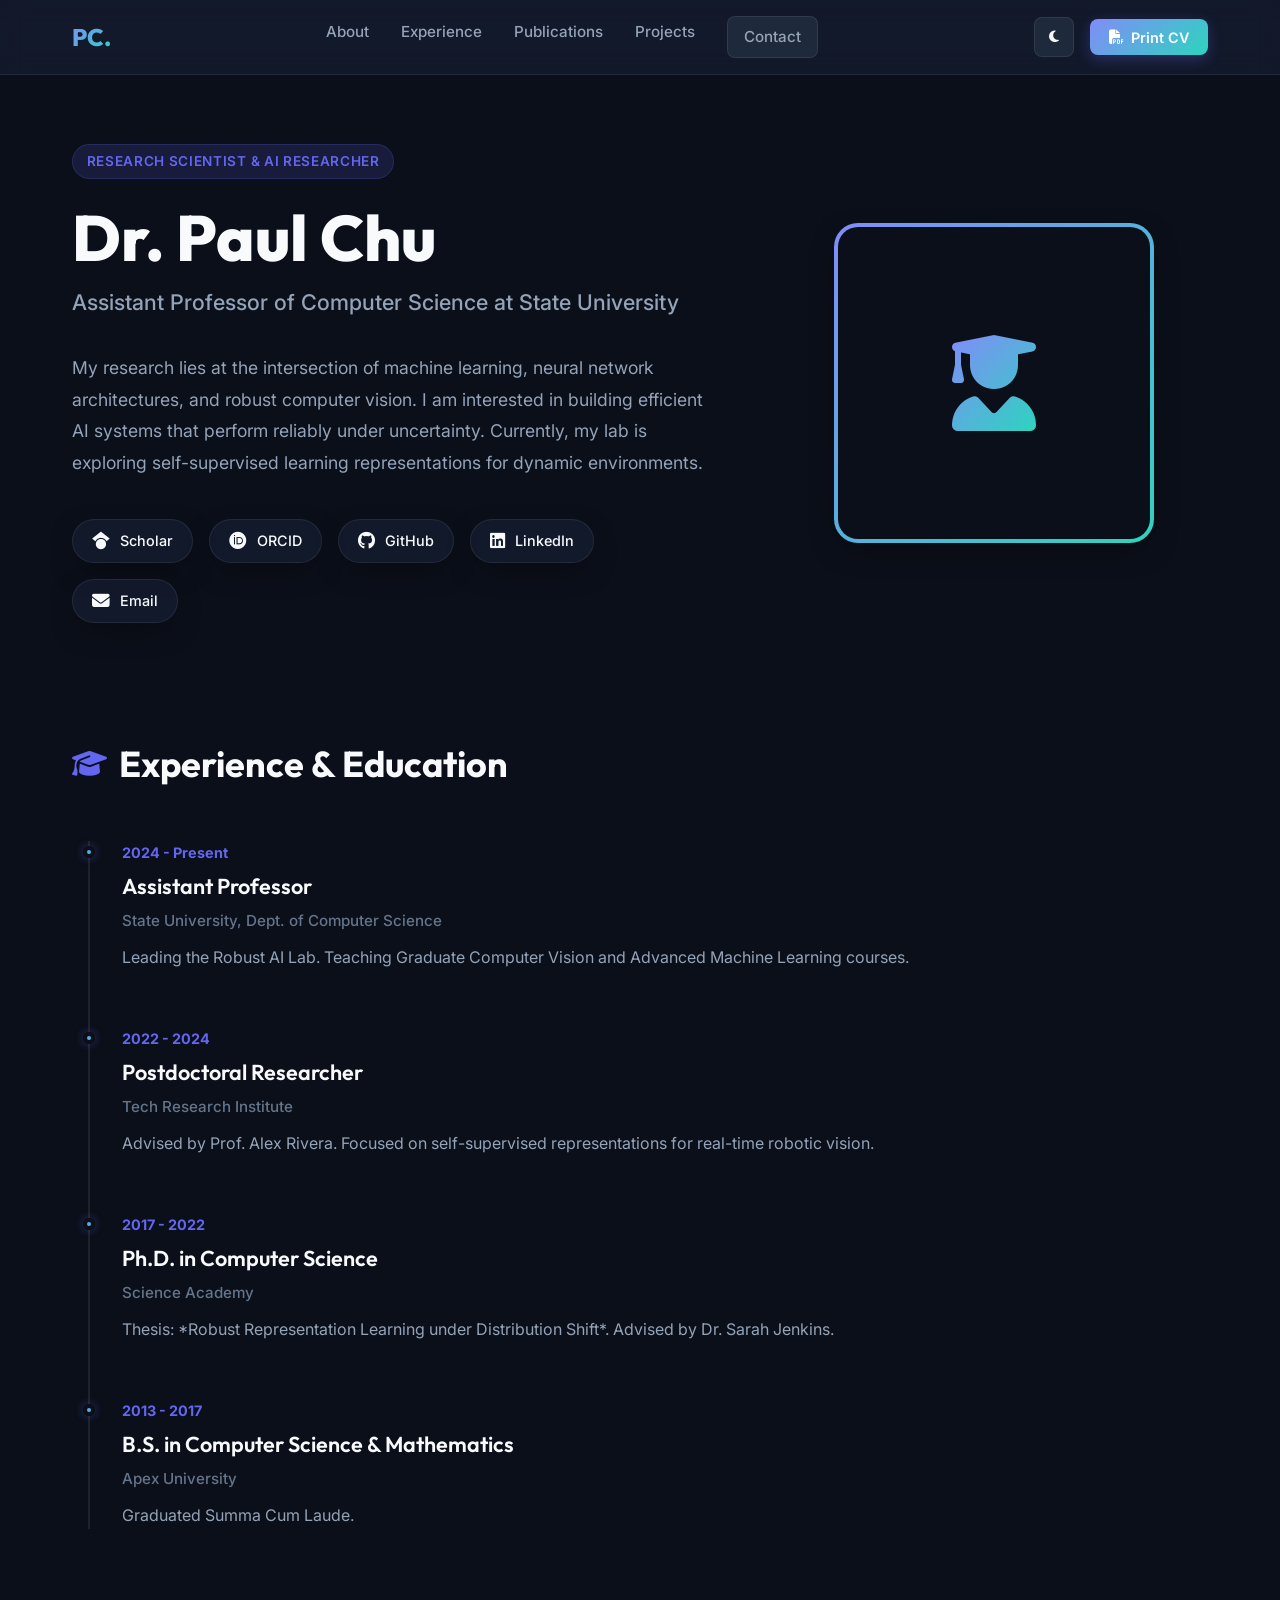
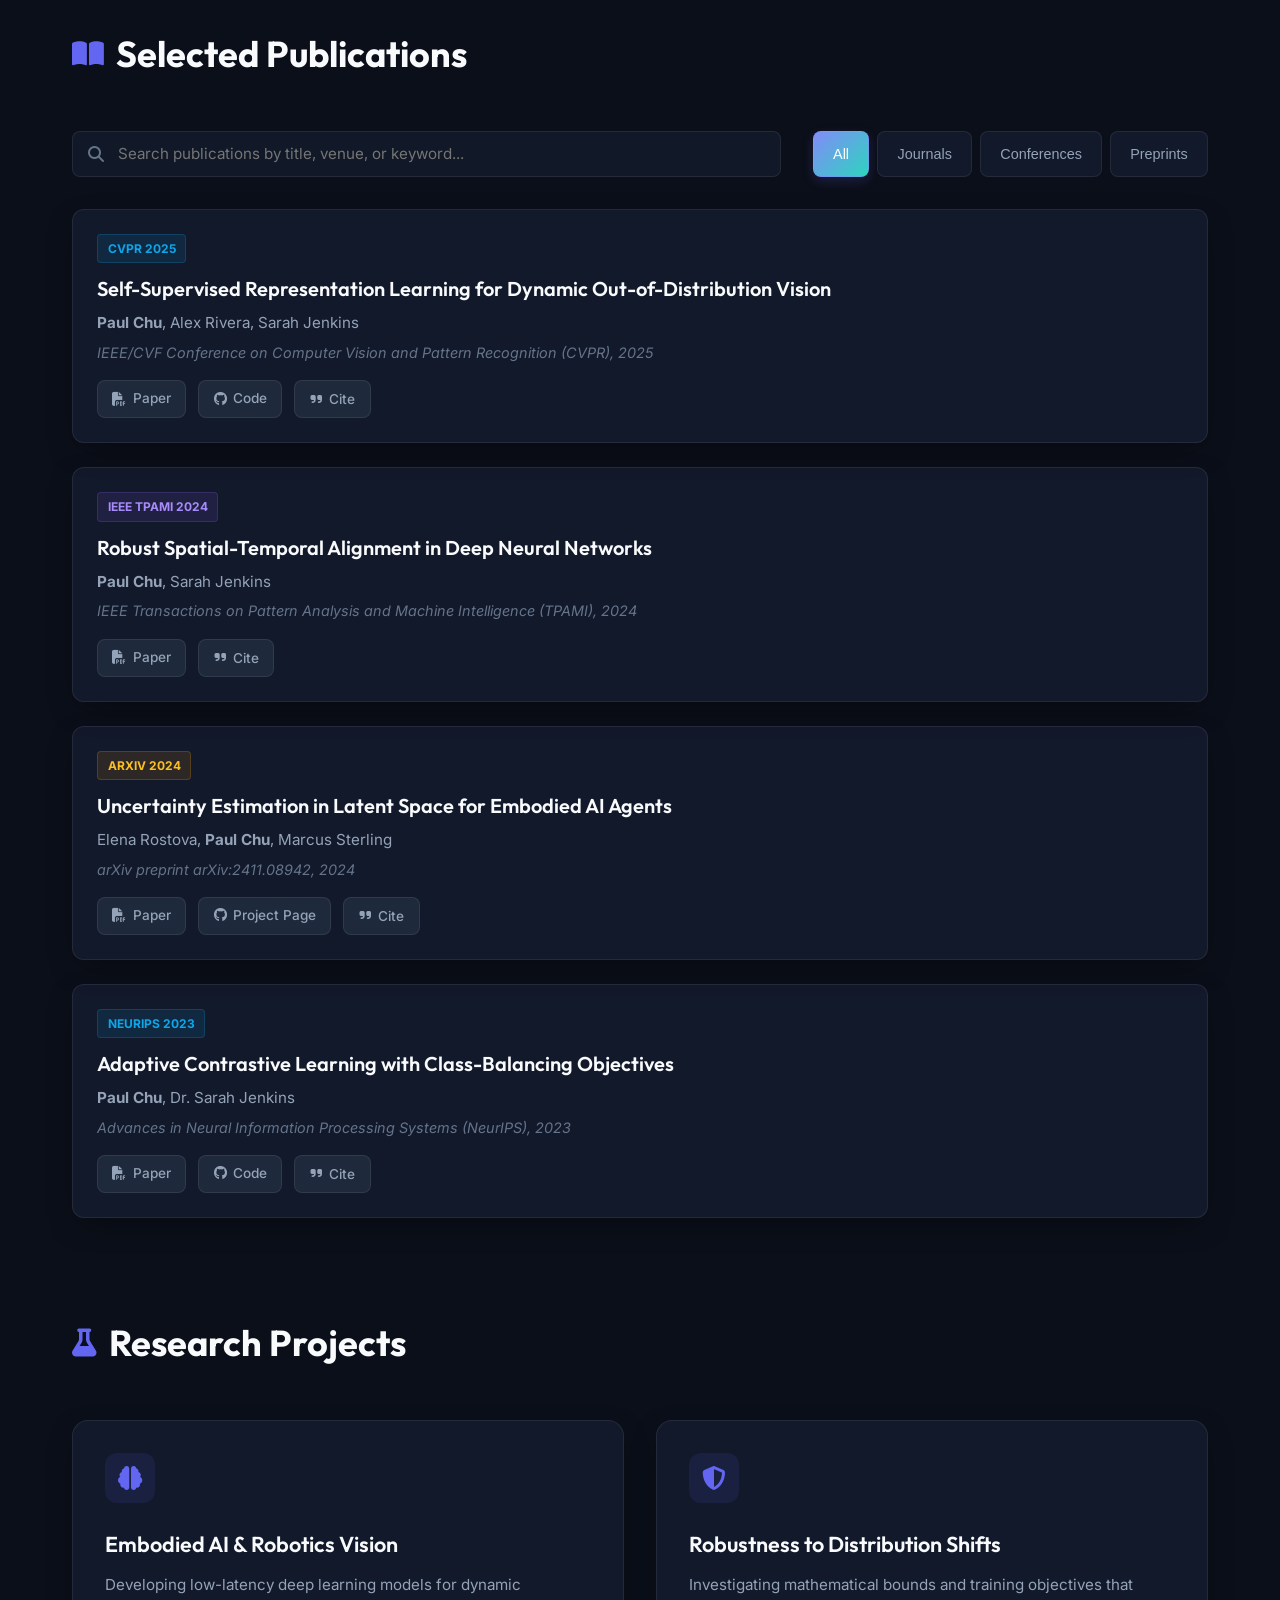
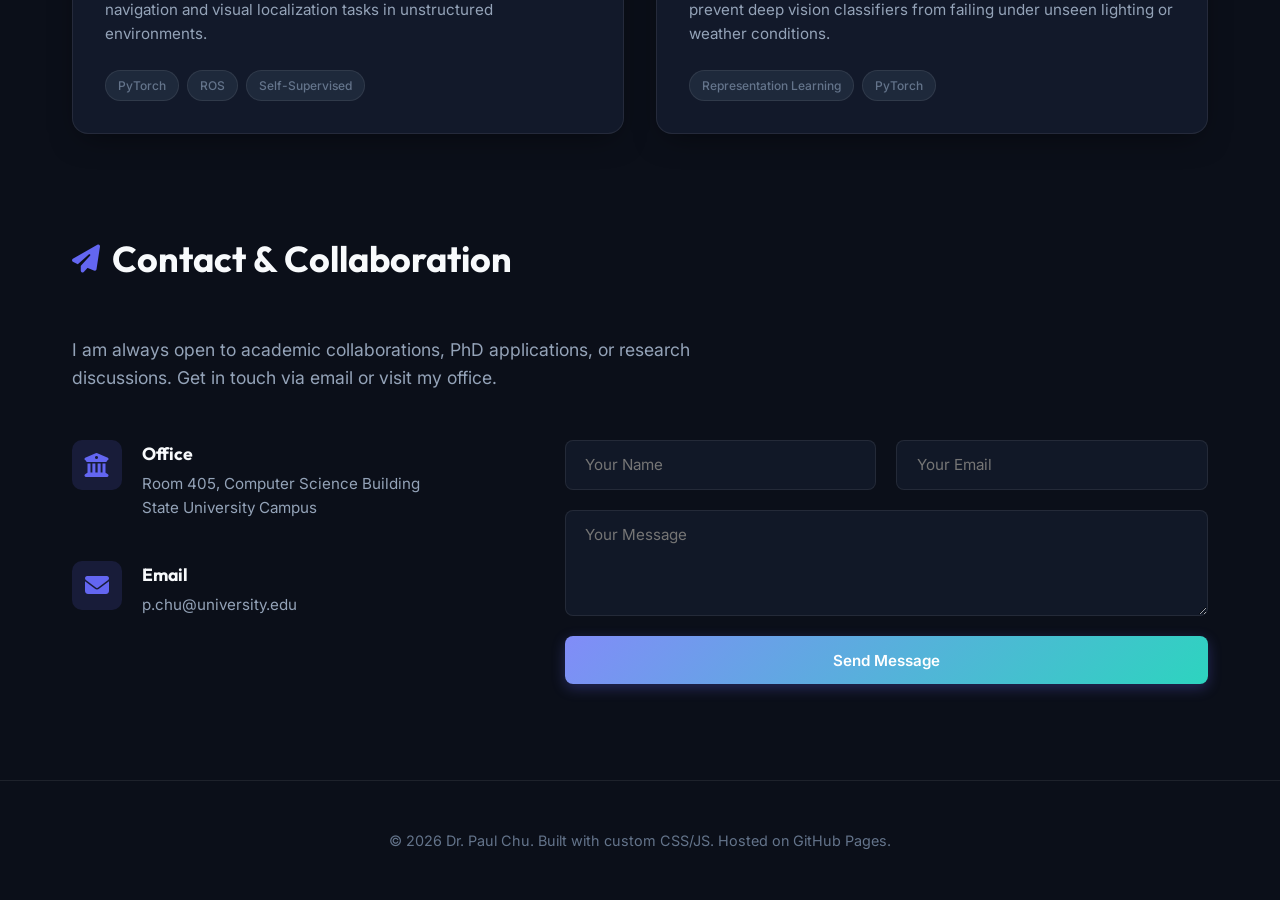
==== index.html @ f3b1c3fa "Initial commit: Personal Scientific Profile & CV website" ====
<!DOCTYPE html>
<html lang="en">
<head>
  <meta charset="UTF-8">
  <meta name="viewport" content="width=device-width, initial-scale=1.0">
  <title>Dr. Paul Chu | Scientific Profile & CV</title>
  <meta name="description" content="Personal academic and scientific profile of Dr. Paul Chu. Research in Machine Learning, Computer Vision, and AI Systems.">
  
  <!-- Fonts -->
  <link rel="preconnect" href="https://fonts.googleapis.com">
  <link rel="preconnect" href="https://fonts.gstatic.com" crossorigin>
  <link href="https://fonts.googleapis.com/css2?family=Inter:wght@300;400;500;600;700&family=Outfit:wght@400;500;600;700;800&display=swap" rel="stylesheet">
  
  <!-- FontAwesome Icons -->
  <link rel="stylesheet" href="https://cdnjs.cloudflare.com/ajax/libs/font-awesome/6.4.0/css/all.min.css">
  
  <!-- Custom Stylesheet -->
  <link rel="stylesheet" href="style.css">
</head>
<body class="dark-theme">
  <!-- Navigation Header -->
  <header class="header">
    <div class="header-container">
      <a href="#" class="logo">PC<span>.</span></a>
      <nav class="nav-links">
        <a href="#about" class="nav-link">About</a>
        <a href="#experience" class="nav-link">Experience</a>
        <a href="#publications" class="nav-link">Publications</a>
        <a href="#projects" class="nav-link">Projects</a>
        <a href="#contact" class="nav-link text-btn">Contact</a>
      </nav>
      <div class="header-actions">
        <button id="theme-toggle" aria-label="Toggle Theme" class="theme-btn">
          <i class="fa-solid fa-moon"></i>
        </button>
        <button onclick="window.print()" class="print-btn" title="Download CV as PDF">
          <i class="fa-solid fa-file-pdf"></i> <span>Print CV</span>
        </button>
      </div>
    </div>
  </header>

  <!-- Hero Section / About -->
  <section id="about" class="hero-section">
    <div class="hero-container">
      <div class="hero-content">
        <span class="badge">Research Scientist & AI Researcher</span>
        <h1 class="hero-title">Dr. Paul Chu</h1>
        <p class="hero-subtitle">Assistant Professor of Computer Science at State University</p>
        
        <p class="hero-bio">
          My research lies at the intersection of machine learning, neural network architectures, and robust computer vision. I am interested in building efficient AI systems that perform reliably under uncertainty. Currently, my lab is exploring self-supervised learning representations for dynamic environments.
        </p>

        <!-- Academic & Social Badges/Links -->
        <div class="social-links">
          <a href="https://scholar.google.com" target="_blank" class="social-icon" title="Google Scholar">
            <i class="fa-brands fa-google-scholar"></i> Scholar
          </a>
          <a href="https://orcid.org" target="_blank" class="social-icon" title="ORCID Profile">
            <i class="fa-brands fa-orcid"></i> ORCID
          </a>
          <a href="https://github.com/paulchueagle" target="_blank" class="social-icon" title="GitHub">
            <i class="fa-brands fa-github"></i> GitHub
          </a>
          <a href="https://linkedin.com" target="_blank" class="social-icon" title="LinkedIn">
            <i class="fa-brands fa-linkedin"></i> LinkedIn
          </a>
          <a href="mailto:p.chu@university.edu" class="social-icon" title="Email">
            <i class="fa-solid fa-envelope"></i> Email
          </a>
        </div>
      </div>
      <div class="hero-image-container">
        <div class="image-wrapper">
          <div class="avatar-fallback">
            <i class="fa-solid fa-user-graduate"></i>
          </div>
        </div>
      </div>
    </div>
  </section>

  <!-- Main Grid Layout for CV & Publications -->
  <main class="main-container">
    
    <!-- Experience & Education Timeline -->
    <section id="experience" class="section">
      <h2 class="section-title"><i class="fa-solid fa-graduation-cap"></i> Experience & Education</h2>
      <div class="timeline">
        
        <div class="timeline-item">
          <div class="timeline-dot"></div>
          <div class="timeline-date">2024 - Present</div>
          <div class="timeline-content">
            <h3>Assistant Professor</h3>
            <span class="timeline-org">State University, Dept. of Computer Science</span>
            <p>Leading the Robust AI Lab. Teaching Graduate Computer Vision and Advanced Machine Learning courses.</p>
          </div>
        </div>

        <div class="timeline-item">
          <div class="timeline-dot"></div>
          <div class="timeline-date">2022 - 2024</div>
          <div class="timeline-content">
            <h3>Postdoctoral Researcher</h3>
            <span class="timeline-org">Tech Research Institute</span>
            <p>Advised by Prof. Alex Rivera. Focused on self-supervised representations for real-time robotic vision.</p>
          </div>
        </div>

        <div class="timeline-item">
          <div class="timeline-dot"></div>
          <div class="timeline-date">2017 - 2022</div>
          <div class="timeline-content">
            <h3>Ph.D. in Computer Science</h3>
            <span class="timeline-org">Science Academy</span>
            <p>Thesis: *Robust Representation Learning under Distribution Shift*. Advised by Dr. Sarah Jenkins.</p>
          </div>
        </div>

        <div class="timeline-item">
          <div class="timeline-dot"></div>
          <div class="timeline-date">2013 - 2017</div>
          <div class="timeline-content">
            <h3>B.S. in Computer Science & Mathematics</h3>
            <span class="timeline-org">Apex University</span>
            <p>Graduated Summa Cum Laude.</p>
          </div>
        </div>

      </div>
    </section>

    <!-- Publications Section -->
    <section id="publications" class="section">
      <h2 class="section-title"><i class="fa-solid fa-book-open"></i> Selected Publications</h2>
      
      <!-- Filters and Search -->
      <div class="publications-toolbar">
        <div class="search-wrapper">
          <i class="fa-solid fa-magnifying-glass search-icon"></i>
          <input type="text" id="pub-search" placeholder="Search publications by title, venue, or keyword...">
        </div>
        <div class="filter-group">
          <button class="filter-btn active" data-filter="all">All</button>
          <button class="filter-btn" data-filter="journal">Journals</button>
          <button class="filter-btn" data-filter="conference">Conferences</button>
          <button class="filter-btn" data-filter="preprint">Preprints</button>
        </div>
      </div>

      <!-- Publication List -->
      <div class="pub-list">
        
        <div class="pub-card" data-category="conference" data-year="2025">
          <span class="pub-type conference">CVPR 2025</span>
          <h3 class="pub-title">Self-Supervised Representation Learning for Dynamic Out-of-Distribution Vision</h3>
          <div class="pub-authors"><strong>Paul Chu</strong>, Alex Rivera, Sarah Jenkins</div>
          <div class="pub-venue">IEEE/CVF Conference on Computer Vision and Pattern Recognition (CVPR), 2025</div>
          <div class="pub-links">
            <a href="#" class="pub-link-btn"><i class="fa-solid fa-file-pdf"></i> Paper</a>
            <a href="#" class="pub-link-btn"><i class="fa-brands fa-github"></i> Code</a>
            <button class="pub-link-btn copy-bib-btn" data-bib='@inproceedings{chu2025self,
  title={Self-Supervised Representation Learning for Dynamic Out-of-Distribution Vision},
  author={Chu, Paul and Rivera, Alex and Jenkins, Sarah},
  booktitle={Proceedings of the IEEE/CVF Conference on Computer Vision and Pattern Recognition},
  year={2025}
}'><i class="fa-solid fa-quote-right"></i> Cite</button>
          </div>
        </div>

        <div class="pub-card" data-category="journal" data-year="2024">
          <span class="pub-type journal">IEEE TPAMI 2024</span>
          <h3 class="pub-title">Robust Spatial-Temporal Alignment in Deep Neural Networks</h3>
          <div class="pub-authors"><strong>Paul Chu</strong>, Sarah Jenkins</div>
          <div class="pub-venue">IEEE Transactions on Pattern Analysis and Machine Intelligence (TPAMI), 2024</div>
          <div class="pub-links">
            <a href="#" class="pub-link-btn"><i class="fa-solid fa-file-pdf"></i> Paper</a>
            <button class="pub-link-btn copy-bib-btn" data-bib='@article{chu2024robust,
  title={Robust Spatial-Temporal Alignment in Deep Neural Networks},
  author={Chu, Paul and Jenkins, Sarah},
  journal={IEEE Transactions on Pattern Analysis and Machine Intelligence},
  year={2024}
}'><i class="fa-solid fa-quote-right"></i> Cite</button>
          </div>
        </div>

        <div class="pub-card" data-category="preprint" data-year="2024">
          <span class="pub-type preprint">arXiv 2024</span>
          <h3 class="pub-title">Uncertainty Estimation in Latent Space for Embodied AI Agents</h3>
          <div class="pub-authors">Elena Rostova, <strong>Paul Chu</strong>, Marcus Sterling</div>
          <div class="pub-venue">arXiv preprint arXiv:2411.08942, 2024</div>
          <div class="pub-links">
            <a href="#" class="pub-link-btn"><i class="fa-solid fa-file-pdf"></i> Paper</a>
            <a href="#" class="pub-link-btn"><i class="fa-brands fa-github"></i> Project Page</a>
            <button class="pub-link-btn copy-bib-btn" data-bib='@article{rostova2024uncertainty,
  title={Uncertainty Estimation in Latent Space for Embodied AI Agents},
  author={Rostova, Elena and Chu, Paul and Sterling, Marcus},
  journal={arXiv preprint arXiv:2411.08942},
  year={2024}
}'><i class="fa-solid fa-quote-right"></i> Cite</button>
          </div>
        </div>

        <div class="pub-card" data-category="conference" data-year="2023">
          <span class="pub-type conference">NeurIPS 2023</span>
          <h3 class="pub-title">Adaptive Contrastive Learning with Class-Balancing Objectives</h3>
          <div class="pub-authors"><strong>Paul Chu</strong>, Dr. Sarah Jenkins</div>
          <div class="pub-venue">Advances in Neural Information Processing Systems (NeurIPS), 2023</div>
          <div class="pub-links">
            <a href="#" class="pub-link-btn"><i class="fa-solid fa-file-pdf"></i> Paper</a>
            <a href="#" class="pub-link-btn"><i class="fa-brands fa-github"></i> Code</a>
            <button class="pub-link-btn copy-bib-btn" data-bib='@inproceedings{chu2023adaptive,
  title={Adaptive Contrastive Learning with Class-Balancing Objectives},
  author={Chu, Paul and Jenkins, Sarah},
  booktitle={Advances in Neural Information Processing Systems},
  year={2023}
}'><i class="fa-solid fa-quote-right"></i> Cite</button>
          </div>
        </div>

      </div>
    </section>

    <!-- Research Projects Section -->
    <section id="projects" class="section">
      <h2 class="section-title"><i class="fa-solid fa-flask"></i> Research Projects</h2>
      <div class="projects-grid">
        
        <div class="project-card">
          <div class="project-icon-wrapper">
            <i class="fa-solid fa-brain"></i>
          </div>
          <h3>Embodied AI & Robotics Vision</h3>
          <p>Developing low-latency deep learning models for dynamic navigation and visual localization tasks in unstructured environments.</p>
          <div class="project-tags">
            <span>PyTorch</span>
            <span>ROS</span>
            <span>Self-Supervised</span>
          </div>
        </div>

        <div class="project-card">
          <div class="project-icon-wrapper">
            <i class="fa-solid fa-shield-halved"></i>
          </div>
          <h3>Robustness to Distribution Shifts</h3>
          <p>Investigating mathematical bounds and training objectives that prevent deep vision classifiers from failing under unseen lighting or weather conditions.</p>
          <div class="project-tags">
            <span>Representation Learning</span>
            <span>PyTorch</span>
          </div>
        </div>

      </div>
    </section>

    <!-- Contact & Footer -->
    <section id="contact" class="section contact-section">
      <h2 class="section-title"><i class="fa-solid fa-paper-plane"></i> Contact & Collaboration</h2>
      <p class="contact-desc">I am always open to academic collaborations, PhD applications, or research discussions. Get in touch via email or visit my office.</p>
      
      <div class="contact-grid">
        <div class="contact-info-list">
          <div class="contact-info-item">
            <i class="fa-solid fa-building-columns"></i>
            <div>
              <h4>Office</h4>
              <p>Room 405, Computer Science Building<br>State University Campus</p>
            </div>
          </div>
          <div class="contact-info-item">
            <i class="fa-solid fa-envelope"></i>
            <div>
              <h4>Email</h4>
              <p><a href="mailto:p.chu@university.edu">p.chu@university.edu</a></p>
            </div>
          </div>
        </div>
        
        <form class="contact-form" onsubmit="event.preventDefault(); alert('Message sent!');">
          <div class="form-row">
            <input type="text" placeholder="Your Name" required>
            <input type="email" placeholder="Your Email" required>
          </div>
          <textarea placeholder="Your Message" rows="4" required></textarea>
          <button type="submit" class="submit-btn">Send Message</button>
        </form>
      </div>
    </section>

  </main>

  <footer class="footer">
    <p>&copy; 2026 Dr. Paul Chu. Built with custom CSS/JS. Hosted on GitHub Pages.</p>
  </footer>

  <!-- Notification Banner for Citation Copying -->
  <div id="toast" class="toast">Citation copied to clipboard!</div>

  <!-- Custom Script -->
  <script src="app.js"></script>
</body>
</html>
---- style.css ----
/* ==========================================================================
   Scientific Profile & CV Stylesheet - Dr. Paul Chu
   ========================================================================== */

/* Custom Variables & Design Tokens */
:root {
  /* Fonts */
  --font-family-sans: 'Inter', system-ui, -apple-system, sans-serif;
  --font-family-display: 'Outfit', sans-serif;

  /* Transitions */
  --transition-smooth: all 0.3s cubic-bezier(0.4, 0, 0.2, 1);
  --transition-bounce: all 0.5s cubic-bezier(0.175, 0.885, 0.32, 1.275);
}

/* Dark Theme Tokens (Default) */
.dark-theme {
  --bg-primary: #0b0f19;
  --bg-secondary: rgba(23, 32, 53, 0.65);
  --bg-tertiary: #1e293b;
  --border-color: rgba(255, 255, 255, 0.08);
  --text-primary: #f8fafc;
  --text-secondary: #94a3b8;
  --text-muted: #64748b;
  
  --accent-color: #6366f1;
  --accent-gradient: linear-gradient(135deg, #818cf8 0%, #2dd4bf 100%);
  --accent-gradient-hover: linear-gradient(135deg, #4f46e5 0%, #0d9488 100%);
  --card-shadow: 0 10px 30px -10px rgba(0, 0, 0, 0.5);
  --glass-effect: backdrop-filter: blur(16px);
  --input-bg: #111827;
}

/* Light Theme Tokens */
.light-theme {
  --bg-primary: #f8fafc;
  --bg-secondary: rgba(255, 255, 255, 0.75);
  --bg-tertiary: #f1f5f9;
  --border-color: rgba(15, 23, 42, 0.08);
  --text-primary: #0f172a;
  --text-secondary: #475569;
  --text-muted: #64748b;
  
  --accent-color: #4f46e5;
  --accent-gradient: linear-gradient(135deg, #4f46e5 0%, #0ea5e9 100%);
  --accent-gradient-hover: linear-gradient(135deg, #3730a3 0%, #0284c7 100%);
  --card-shadow: 0 10px 25px -5px rgba(15, 23, 42, 0.05), 0 8px 10px -6px rgba(15, 23, 42, 0.05);
  --glass-effect: backdrop-filter: blur(16px);
  --input-bg: #ffffff;
}

/* General Layout & Base Styles */
* {
  box-sizing: border-box;
  margin: 0;
  padding: 0;
}

html {
  scroll-behavior: smooth;
}

body {
  font-family: var(--font-family-sans);
  background-color: var(--bg-primary);
  color: var(--text-primary);
  transition: background-color 0.4s ease, color 0.4s ease;
  line-height: 1.6;
  -webkit-font-smoothing: antialiased;
}

a {
  color: inherit;
  text-decoration: none;
}

/* Header & Navigation */
.header {
  position: fixed;
  top: 0;
  left: 0;
  width: 100%;
  z-index: 1000;
  background-color: var(--bg-secondary);
  border-bottom: 1px solid var(--border-color);
  backdrop-filter: blur(12px);
  -webkit-backdrop-filter: blur(12px);
  transition: var(--transition-smooth);
}

.header-container {
  max-width: 1200px;
  margin: 0 auto;
  padding: 1rem 2rem;
  display: flex;
  justify-content: space-between;
  align-items: center;
}

.logo {
  font-family: var(--font-family-display);
  font-size: 1.5rem;
  font-weight: 800;
  background: var(--accent-gradient);
  -webkit-background-clip: text;
  -webkit-text-fill-color: transparent;
}

.logo span {
  color: var(--text-primary);
}

.nav-links {
  display: flex;
  gap: 2rem;
}

.nav-link {
  font-weight: 500;
  font-size: 0.95rem;
  color: var(--text-secondary);
  transition: var(--transition-smooth);
  position: relative;
  padding: 0.25rem 0;
}

.nav-link:hover {
  color: var(--text-primary);
}

.nav-link::after {
  content: '';
  position: absolute;
  bottom: 0;
  left: 0;
  width: 0;
  height: 2px;
  background: var(--accent-gradient);
  transition: var(--transition-smooth);
}

.nav-link:hover::after {
  width: 100%;
}

.header-actions {
  display: flex;
  align-items: center;
  gap: 1rem;
}

/* Buttons */
.theme-btn, .print-btn, .pub-link-btn, .submit-btn {
  cursor: pointer;
  border: none;
  font-family: var(--font-family-sans);
  border-radius: 8px;
  display: inline-flex;
  align-items: center;
  justify-content: center;
  transition: var(--transition-smooth);
}

.theme-btn {
  background: var(--bg-tertiary);
  border: 1px solid var(--border-color);
  color: var(--text-primary);
  width: 40px;
  height: 40px;
}

.theme-btn:hover {
  transform: translateY(-2px);
  background: var(--border-color);
}

.print-btn {
  background: var(--accent-gradient);
  color: #ffffff;
  padding: 0.6rem 1.2rem;
  font-weight: 600;
  gap: 0.5rem;
  font-size: 0.9rem;
  box-shadow: 0 4px 14px rgba(99, 102, 241, 0.3);
}

.print-btn:hover {
  transform: translateY(-2px);
  box-shadow: 0 6px 20px rgba(99, 102, 241, 0.4);
}

.text-btn {
  background: var(--bg-tertiary);
  border: 1px solid var(--border-color);
  padding: 0.5rem 1rem;
  border-radius: 8px;
}

.text-btn:hover {
  background: var(--accent-gradient);
  color: white !important;
  border-color: transparent;
}

/* Hero Section */
.hero-section {
  padding: 9rem 2rem 5rem;
  max-width: 1200px;
  margin: 0 auto;
}

.hero-container {
  display: grid;
  grid-template-columns: 1.5fr 1fr;
  gap: 4rem;
  align-items: center;
}

.badge {
  background: rgba(99, 102, 241, 0.15);
  color: var(--accent-color);
  padding: 0.35rem 0.85rem;
  border-radius: 20px;
  font-size: 0.85rem;
  font-weight: 600;
  letter-spacing: 0.05em;
  text-transform: uppercase;
  border: 1px solid rgba(99, 102, 241, 0.2);
  display: inline-block;
  margin-bottom: 1.5rem;
}

.hero-title {
  font-family: var(--font-family-display);
  font-size: 4rem;
  font-weight: 800;
  line-height: 1.1;
  margin-bottom: 0.75rem;
}

.hero-subtitle {
  font-size: 1.35rem;
  color: var(--text-secondary);
  font-weight: 500;
  margin-bottom: 2rem;
}

.hero-bio {
  color: var(--text-secondary);
  font-size: 1.1rem;
  line-height: 1.8;
  margin-bottom: 2.5rem;
}

/* Social & Academic Icons */
.social-links {
  display: flex;
  flex-wrap: wrap;
  gap: 1rem;
}

.social-icon {
  background: var(--bg-secondary);
  border: 1px solid var(--border-color);
  color: var(--text-primary);
  padding: 0.6rem 1.2rem;
  border-radius: 30px;
  font-weight: 500;
  font-size: 0.9rem;
  display: flex;
  align-items: center;
  gap: 0.6rem;
  box-shadow: var(--card-shadow);
  transition: var(--transition-bounce);
}

.social-icon:hover {
  transform: translateY(-4px);
  border-color: var(--accent-color);
  background: var(--bg-tertiary);
}

.social-icon i {
  font-size: 1.1rem;
}

/* Profile Image / Academic Avatar Fallback */
.hero-image-container {
  display: flex;
  justify-content: center;
}

.image-wrapper {
  position: relative;
  width: 320px;
  height: 320px;
  border-radius: 24px;
  background: var(--accent-gradient);
  padding: 4px;
  box-shadow: var(--card-shadow);
}

.avatar-fallback {
  background-color: var(--bg-primary);
  width: 100%;
  height: 100%;
  border-radius: 20px;
  display: flex;
  align-items: center;
  justify-content: center;
}

.avatar-fallback i {
  font-size: 6rem;
  background: var(--accent-gradient);
  -webkit-background-clip: text;
  -webkit-text-fill-color: transparent;
}

/* Main Container Styles */
.main-container {
  max-width: 1200px;
  margin: 0 auto;
  padding: 2rem;
  display: flex;
  flex-direction: column;
  gap: 6rem;
}

.section {
  scroll-margin-top: 100px;
}

.section-title {
  font-family: var(--font-family-display);
  font-size: 2.25rem;
  font-weight: 700;
  margin-bottom: 3rem;
  display: flex;
  align-items: center;
  gap: 0.75rem;
}

.section-title i {
  color: var(--accent-color);
  font-size: 1.75rem;
}

/* Timeline/Experience Component */
.timeline {
  position: relative;
  border-left: 2px solid var(--border-color);
  padding-left: 2rem;
  margin-left: 1rem;
}

.timeline-item {
  position: relative;
  margin-bottom: 3.5rem;
}

.timeline-item:last-child {
  margin-bottom: 0;
}

.timeline-dot {
  position: absolute;
  left: -2.45rem;
  top: 0.35rem;
  width: 12px;
  height: 12px;
  border-radius: 50%;
  background: var(--accent-gradient);
  border: 4px solid var(--bg-primary);
  box-shadow: 0 0 10px rgba(99, 102, 241, 0.4);
}

.timeline-date {
  font-size: 0.9rem;
  font-weight: 700;
  color: var(--accent-color);
  margin-bottom: 0.35rem;
}

.timeline-content h3 {
  font-family: var(--font-family-display);
  font-size: 1.35rem;
  font-weight: 600;
  margin-bottom: 0.25rem;
}

.timeline-org {
  display: inline-block;
  font-weight: 500;
  color: var(--text-muted);
  font-size: 0.95rem;
  margin-bottom: 0.75rem;
}

.timeline-content p {
  color: var(--text-secondary);
}

/* Publications Component */
.publications-toolbar {
  display: flex;
  justify-content: space-between;
  gap: 2rem;
  margin-bottom: 2rem;
  flex-wrap: wrap;
}

.search-wrapper {
  position: relative;
  flex: 1;
  min-width: 300px;
}

.search-icon {
  position: absolute;
  left: 1rem;
  top: 50%;
  transform: translateY(-50%);
  color: var(--text-muted);
}

#pub-search {
  width: 100%;
  padding: 0.8rem 1rem 0.8rem 2.8rem;
  background-color: var(--input-bg);
  border: 1px solid var(--border-color);
  border-radius: 8px;
  color: var(--text-primary);
  font-family: var(--font-family-sans);
  font-size: 0.95rem;
  transition: var(--transition-smooth);
}

#pub-search:focus {
  outline: none;
  border-color: var(--accent-color);
  box-shadow: 0 0 0 3px rgba(99, 102, 241, 0.15);
}

.filter-group {
  display: flex;
  gap: 0.5rem;
}

.filter-btn {
  background: var(--bg-secondary);
  border: 1px solid var(--border-color);
  color: var(--text-secondary);
  padding: 0.6rem 1.2rem;
  border-radius: 8px;
  font-size: 0.9rem;
  font-weight: 500;
  cursor: pointer;
  transition: var(--transition-smooth);
}

.filter-btn:hover, .filter-btn.active {
  background: var(--accent-gradient);
  color: white;
  border-color: transparent;
  box-shadow: 0 4px 12px rgba(99, 102, 241, 0.2);
}

/* Publication Card */
.pub-list {
  display: flex;
  flex-direction: column;
  gap: 1.5rem;
}

.pub-card {
  background: var(--bg-secondary);
  border: 1px solid var(--border-color);
  border-radius: 12px;
  padding: 1.5rem;
  box-shadow: var(--card-shadow);
  transition: var(--transition-smooth);
}

.pub-card:hover {
  transform: translateY(-3px);
  border-color: rgba(99, 102, 241, 0.3);
}

.pub-type {
  display: inline-block;
  font-size: 0.75rem;
  font-weight: 700;
  text-transform: uppercase;
  padding: 0.25rem 0.6rem;
  border-radius: 4px;
  margin-bottom: 0.75rem;
}

.pub-type.conference {
  background: rgba(14, 165, 233, 0.12);
  color: #0ea5e9;
  border: 1px solid rgba(14, 165, 233, 0.2);
}

.pub-type.journal {
  background: rgba(139, 92, 246, 0.12);
  color: #a78bfa;
  border: 1px solid rgba(139, 92, 246, 0.2);
}

.pub-type.preprint {
  background: rgba(245, 158, 11, 0.12);
  color: #fbbf24;
  border: 1px solid rgba(245, 158, 11, 0.2);
}

.pub-title {
  font-family: var(--font-family-display);
  font-size: 1.25rem;
  font-weight: 600;
  line-height: 1.4;
  margin-bottom: 0.5rem;
}

.pub-authors {
  color: var(--text-secondary);
  font-size: 0.95rem;
  margin-bottom: 0.35rem;
}

.pub-venue {
  font-style: italic;
  color: var(--text-muted);
  font-size: 0.9rem;
  margin-bottom: 1rem;
}

.pub-links {
  display: flex;
  gap: 0.75rem;
}

.pub-link-btn {
  background: var(--bg-tertiary);
  border: 1px solid var(--border-color);
  color: var(--text-secondary);
  padding: 0.45rem 0.9rem;
  font-size: 0.85rem;
  font-weight: 500;
  gap: 0.4rem;
}

.pub-link-btn:hover {
  background: var(--border-color);
  color: var(--text-primary);
}

/* Research Projects Component */
.projects-grid {
  display: grid;
  grid-template-columns: repeat(auto-fit, minmax(340px, 1fr));
  gap: 2rem;
}

.project-card {
  background: var(--bg-secondary);
  border: 1px solid var(--border-color);
  border-radius: 16px;
  padding: 2rem;
  box-shadow: var(--card-shadow);
  transition: var(--transition-bounce);
}

.project-card:hover {
  transform: translateY(-6px);
  border-color: var(--accent-color);
}

.project-icon-wrapper {
  background: rgba(99, 102, 241, 0.1);
  color: var(--accent-color);
  width: 50px;
  height: 50px;
  border-radius: 12px;
  display: flex;
  align-items: center;
  justify-content: center;
  font-size: 1.5rem;
  margin-bottom: 1.5rem;
}

.project-card h3 {
  font-family: var(--font-family-display);
  font-size: 1.35rem;
  font-weight: 600;
  margin-bottom: 0.75rem;
}

.project-card p {
  color: var(--text-secondary);
  font-size: 0.95rem;
  margin-bottom: 1.5rem;
}

.project-tags {
  display: flex;
  flex-wrap: wrap;
  gap: 0.5rem;
}

.project-tags span {
  font-size: 0.75rem;
  background: var(--bg-tertiary);
  color: var(--text-muted);
  padding: 0.3rem 0.75rem;
  border-radius: 20px;
  font-weight: 500;
  border: 1px solid var(--border-color);
}

/* Contact Form Component */
.contact-desc {
  color: var(--text-secondary);
  font-size: 1.1rem;
  margin-bottom: 3rem;
  max-width: 700px;
}

.contact-grid {
  display: grid;
  grid-template-columns: 1fr 1.5fr;
  gap: 4rem;
}

.contact-info-list {
  display: flex;
  flex-direction: column;
  gap: 2.5rem;
}

.contact-info-item {
  display: flex;
  gap: 1.25rem;
  align-items: flex-start;
}

.contact-info-item i {
  color: var(--accent-color);
  font-size: 1.5rem;
  background: rgba(99, 102, 241, 0.15);
  padding: 0.8rem;
  border-radius: 10px;
}

.contact-info-item h4 {
  font-family: var(--font-family-display);
  font-size: 1.1rem;
  margin-bottom: 0.25rem;
}

.contact-info-item p {
  color: var(--text-secondary);
  font-size: 0.95rem;
}

.contact-form {
  display: flex;
  flex-direction: column;
  gap: 1.25rem;
}

.form-row {
  display: grid;
  grid-template-columns: 1fr 1fr;
  gap: 1.25rem;
}

.contact-form input, .contact-form textarea {
  width: 100%;
  padding: 0.9rem 1.2rem;
  background: var(--input-bg);
  border: 1px solid var(--border-color);
  border-radius: 8px;
  color: var(--text-primary);
  font-family: var(--font-family-sans);
  font-size: 0.95rem;
  transition: var(--transition-smooth);
}

.contact-form input:focus, .contact-form textarea:focus {
  outline: none;
  border-color: var(--accent-color);
  box-shadow: 0 0 0 3px rgba(99, 102, 241, 0.15);
}

.submit-btn {
  background: var(--accent-gradient);
  color: white;
  padding: 0.9rem;
  font-weight: 600;
  font-size: 0.95rem;
  border-radius: 8px;
  box-shadow: 0 4px 14px rgba(99, 102, 241, 0.3);
}

.submit-btn:hover {
  transform: translateY(-2px);
  box-shadow: 0 6px 20px rgba(99, 102, 241, 0.4);
}

/* Footer */
.footer {
  border-top: 1px solid var(--border-color);
  padding: 3rem 2rem;
  text-align: center;
  color: var(--text-muted);
  font-size: 0.9rem;
  margin-top: 4rem;
}

/* Notification Toast */
.toast {
  position: fixed;
  bottom: 2rem;
  right: 2rem;
  background: #10b981;
  color: white;
  padding: 1rem 1.5rem;
  border-radius: 8px;
  font-weight: 600;
  box-shadow: 0 10px 25px rgba(16, 185, 129, 0.3);
  transform: translateY(150%);
  opacity: 0;
  transition: transform 0.3s cubic-bezier(0.175, 0.885, 0.32, 1.275), opacity 0.3s ease;
  z-index: 2000;
}

.toast.show {
  transform: translateY(0);
  opacity: 1;
}

/* Responsive Breakpoints */
@media (max-width: 968px) {
  .hero-container {
    grid-template-columns: 1fr;
    text-align: center;
    gap: 3rem;
  }
  
  .hero-image-container {
    order: -1;
  }
  
  .social-links {
    justify-content: center;
  }
  
  .contact-grid {
    grid-template-columns: 1fr;
    gap: 3rem;
  }
}

@media (max-width: 640px) {
  .header-container {
    padding: 1rem;
  }
  
  .nav-links {
    display: none; /* Can be turned into a hamburger menu or hidden on mobile for simplicity */
  }
  
  .hero-title {
    font-size: 2.75rem;
  }
  
  .form-row {
    grid-template-columns: 1fr;
  }
  
  .publications-toolbar {
    flex-direction: column;
    align-items: stretch;
  }
  
  .filter-group {
    overflow-x: auto;
    padding-bottom: 0.5rem;
  }
}

/* ==========================================================================
   Print Optimization - Academic Paper CV Format
   ========================================================================== */
@media print {
  /* Set light mode theme variables for printing */
  :root {
    --bg-primary: #ffffff !important;
    --text-primary: #000000 !important;
    --text-secondary: #333333 !important;
    --text-muted: #555555 !important;
  }

  body {
    background: #ffffff !important;
    color: #000000 !important;
    font-family: Georgia, 'Times New Roman', serif !important;
    font-size: 11pt !important;
    line-height: 1.5 !important;
  }

  /* Hide UI specific components */
  .header, 
  .theme-btn, 
  .print-btn, 
  .publications-toolbar, 
  .pub-links, 
  .contact-form, 
  .footer,
  .toast,
  .badge {
    display: none !important;
  }

  .main-container {
    max-width: 100% !important;
    padding: 0 !important;
    gap: 2rem !important;
  }

  .section {
    page-break-inside: avoid;
    margin-bottom: 2rem;
  }

  .section-title {
    font-size: 14pt !important;
    border-bottom: 1.5px solid #000000 !important;
    padding-bottom: 3px !important;
    margin-bottom: 1rem !important;
    text-transform: uppercase;
    font-family: Arial, Helvetica, sans-serif !important;
  }

  .section-title i {
    display: none !important;
  }

  /* About / Bio Header */
  .hero-section {
    padding: 0 !important;
    margin-bottom: 2rem !important;
  }

  .hero-container {
    grid-template-columns: 1fr !important;
    gap: 0 !important;
  }

  .hero-image-container {
    display: none !important;
  }

  .hero-title {
    font-size: 24pt !important;
    font-family: Arial, Helvetica, sans-serif !important;
    font-weight: bold !important;
    text-align: center;
  }

  .hero-subtitle {
    text-align: center;
    font-size: 12pt !important;
    margin-bottom: 1rem !important;
  }

  .hero-bio {
    font-size: 10.5pt !important;
    margin-bottom: 1.5rem !important;
  }

  .social-links {
    justify-content: center;
    gap: 1.5rem !important;
  }

  .social-icon {
    border: none !important;
    background: transparent !important;
    box-shadow: none !important;
    padding: 0 !important;
    font-size: 10pt !important;
  }

  .social-icon i {
    display: none !important;
  }

  /* Experience / Education Timeline without fancy lines */
  .timeline {
    border-left: none !important;
    padding-left: 0 !important;
    margin-left: 0 !important;
  }

  .timeline-dot {
    display: none !important;
  }

  .timeline-item {
    margin-bottom: 1.5rem !important;
    display: flex;
    justify-content: space-between;
    align-items: flex-start;
  }

  .timeline-date {
    order: 2;
    font-weight: bold !important;
    color: #000000 !important;
    min-width: 100px;
    text-align: right;
  }

  .timeline-content {
    order: 1;
    flex: 1;
  }

  .timeline-content h3 {
    font-size: 11pt !important;
    font-weight: bold !important;
    margin: 0 !important;
  }

  .timeline-org {
    margin: 0 !important;
    font-weight: normal !important;
    font-style: italic !important;
  }

  /* Publications */
  .pub-list {
    gap: 1rem !important;
  }

  .pub-card {
    background: transparent !important;
    border: none !important;
    padding: 0 !important;
    box-shadow: none !important;
    margin-bottom: 0.8rem !important;
    page-break-inside: avoid;
  }

  .pub-type {
    display: none !important;
  }

  .pub-title {
    font-size: 11pt !important;
    font-weight: bold !important;
    margin-bottom: 0.2rem !important;
  }

  .pub-authors, .pub-venue {
    font-size: 10.5pt !important;
    margin: 0 !important;
  }

  /* Projects Grid */
  .projects-grid {
    grid-template-columns: 1fr !important;
    gap: 1rem !important;
  }

  .project-card {
    background: transparent !important;
    border: none !important;
    padding: 0 !important;
    box-shadow: none !important;
  }

  .project-icon-wrapper, .project-tags {
    display: none !important;
  }

  .project-card h3 {
    font-size: 11pt !important;
    font-weight: bold !important;
  }

  /* Contact Grid */
  .contact-section {
    page-break-inside: avoid;
  }

  .contact-grid {
    grid-template-columns: 1fr !important;
  }

  .contact-info-list {
    flex-direction: row !important;
    flex-wrap: wrap;
    gap: 2rem !important;
  }

  .contact-info-item i {
    display: none !important;
  }
}
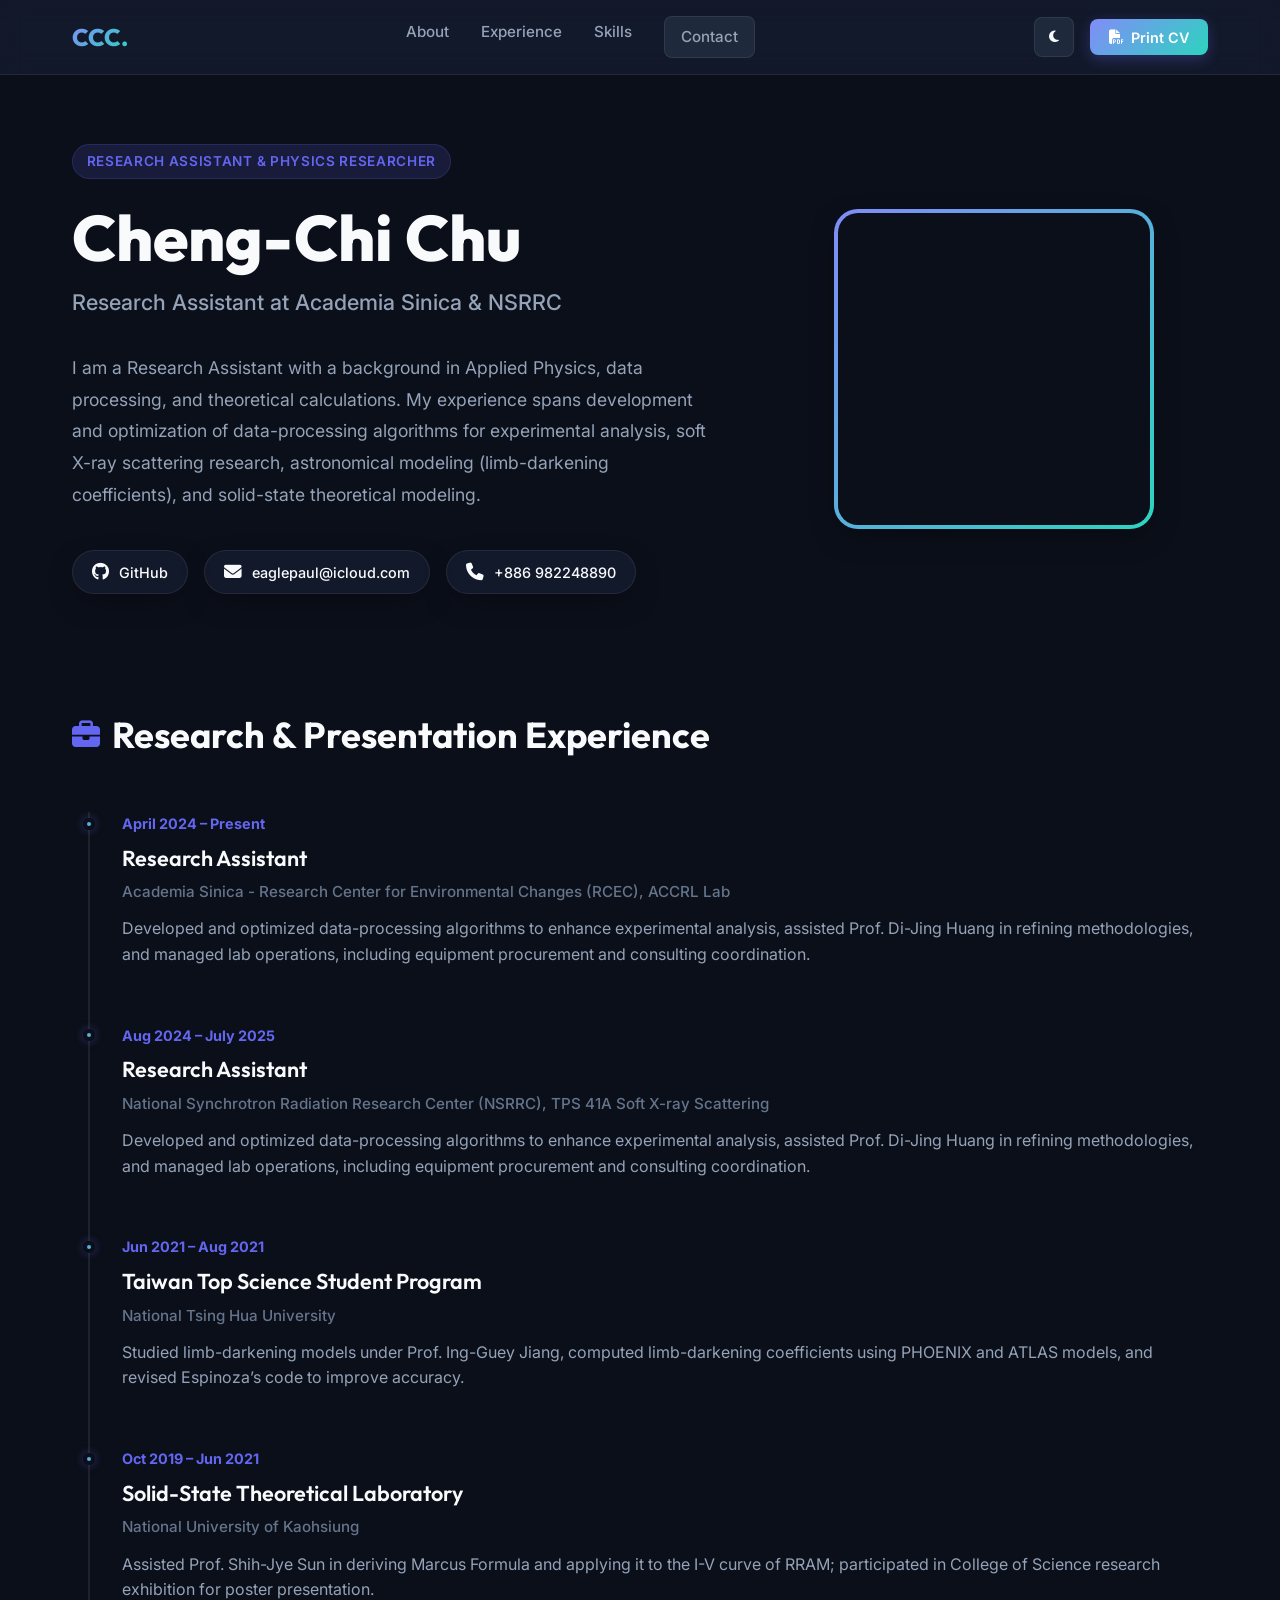
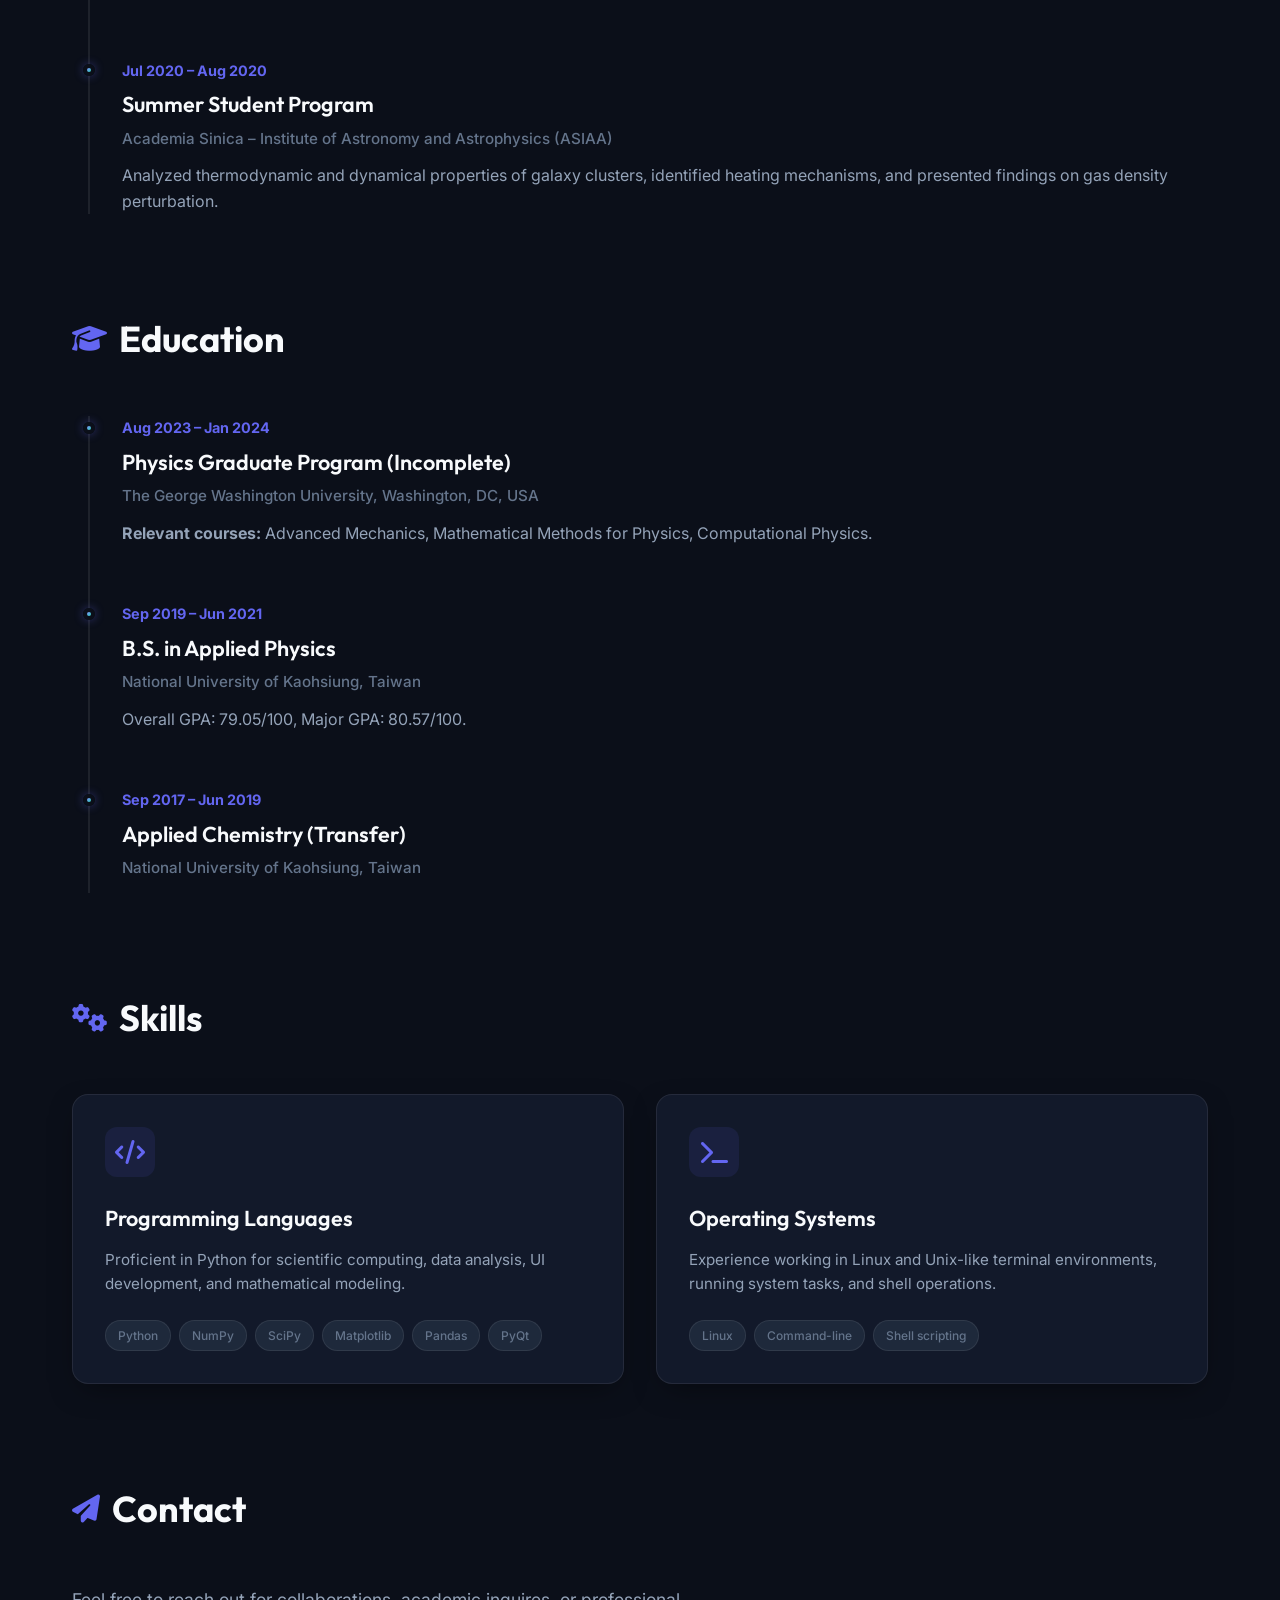
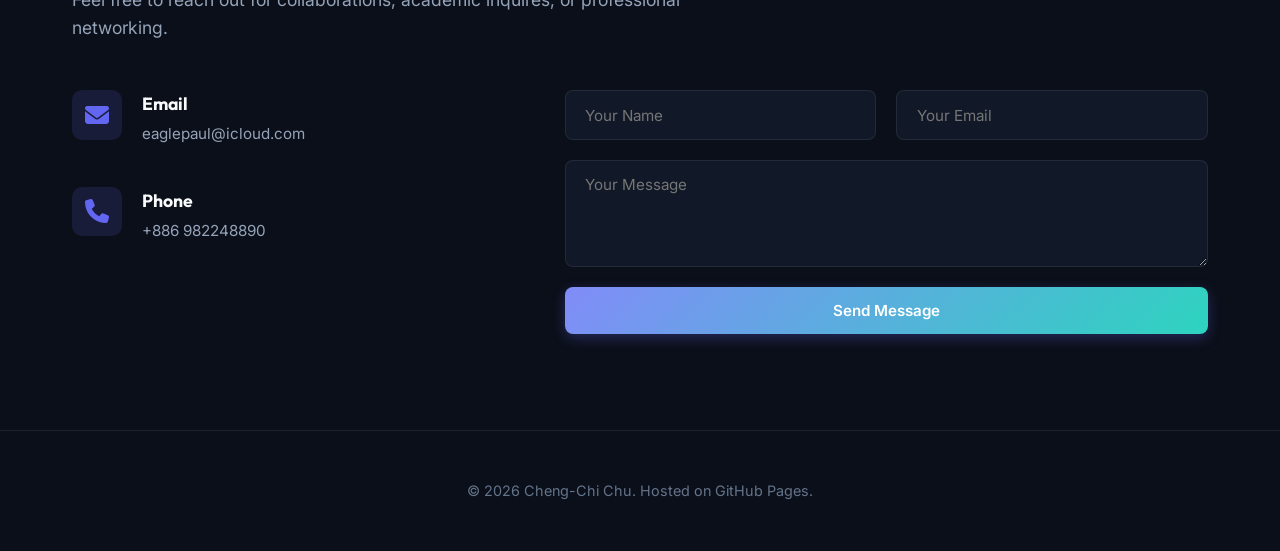
==== commit 765a36d7: "Update website with Cheng-Chi Chu LaTeX CV details" ====
--- a/index.html
+++ b/index.html
@@ -3,8 +3,8 @@
 <head>
   <meta charset="UTF-8">
   <meta name="viewport" content="width=device-width, initial-scale=1.0">
-  <title>Dr. Paul Chu | Scientific Profile & CV</title>
-  <meta name="description" content="Personal academic and scientific profile of Dr. Paul Chu. Research in Machine Learning, Computer Vision, and AI Systems.">
+  <title>Cheng-Chi Chu | Scientific Profile & CV</title>
+  <meta name="description" content="Personal academic and scientific profile of Cheng-Chi Chu. Research Assistant in Physics and Environmental Science.">
   
   <!-- Fonts -->
   <link rel="preconnect" href="https://fonts.googleapis.com">
@@ -21,12 +21,11 @@
   <!-- Navigation Header -->
   <header class="header">
     <div class="header-container">
-      <a href="#" class="logo">PC<span>.</span></a>
+      <a href="#" class="logo">CCC<span>.</span></a>
       <nav class="nav-links">
         <a href="#about" class="nav-link">About</a>
         <a href="#experience" class="nav-link">Experience</a>
-        <a href="#publications" class="nav-link">Publications</a>
-        <a href="#projects" class="nav-link">Projects</a>
+        <a href="#skills" class="nav-link">Skills</a>
         <a href="#contact" class="nav-link text-btn">Contact</a>
       </nav>
       <div class="header-actions">
@@ -44,212 +43,166 @@
   <section id="about" class="hero-section">
     <div class="hero-container">
       <div class="hero-content">
-        <span class="badge">Research Scientist & AI Researcher</span>
-        <h1 class="hero-title">Dr. Paul Chu</h1>
-        <p class="hero-subtitle">Assistant Professor of Computer Science at State University</p>
+        <span class="badge">Research Assistant & Physics Researcher</span>
+        <h1 class="hero-title">Cheng-Chi Chu</h1>
+        <p class="hero-subtitle">Research Assistant at Academia Sinica & NSRRC</p>
         
         <p class="hero-bio">
-          My research lies at the intersection of machine learning, neural network architectures, and robust computer vision. I am interested in building efficient AI systems that perform reliably under uncertainty. Currently, my lab is exploring self-supervised learning representations for dynamic environments.
+          I am a Research Assistant with a background in Applied Physics, data processing, and theoretical calculations. My experience spans development and optimization of data-processing algorithms for experimental analysis, soft X-ray scattering research, astronomical modeling (limb-darkening coefficients), and solid-state theoretical modeling.
         </p>
 
         <!-- Academic & Social Badges/Links -->
         <div class="social-links">
-          <a href="https://scholar.google.com" target="_blank" class="social-icon" title="Google Scholar">
-            <i class="fa-brands fa-google-scholar"></i> Scholar
-          </a>
-          <a href="https://orcid.org" target="_blank" class="social-icon" title="ORCID Profile">
-            <i class="fa-brands fa-orcid"></i> ORCID
-          </a>
           <a href="https://github.com/paulchueagle" target="_blank" class="social-icon" title="GitHub">
             <i class="fa-brands fa-github"></i> GitHub
           </a>
-          <a href="https://linkedin.com" target="_blank" class="social-icon" title="LinkedIn">
-            <i class="fa-brands fa-linkedin"></i> LinkedIn
+          <a href="mailto:eaglepaul@icloud.com" class="social-icon" title="Email">
+            <i class="fa-solid fa-envelope"></i> eaglepaul@icloud.com
           </a>
-          <a href="mailto:p.chu@university.edu" class="social-icon" title="Email">
-            <i class="fa-solid fa-envelope"></i> Email
+          <a href="tel:+886982248890" class="social-icon" title="Phone">
+            <i class="fa-solid fa-phone"></i> +886 982248890
           </a>
         </div>
       </div>
       <div class="hero-image-container">
         <div class="image-wrapper">
           <div class="avatar-fallback">
-            <i class="fa-solid fa-user-graduate"></i>
+            <i class="fa-solid fa-user-user"></i>
           </div>
         </div>
       </div>
     </div>
   </section>
 
-  <!-- Main Grid Layout for CV & Publications -->
+  <!-- Main Grid Layout for CV & Experience -->
   <main class="main-container">
     
     <!-- Experience & Education Timeline -->
     <section id="experience" class="section">
-      <h2 class="section-title"><i class="fa-solid fa-graduation-cap"></i> Experience & Education</h2>
+      <h2 class="section-title"><i class="fa-solid fa-briefcase"></i> Research & Presentation Experience</h2>
       <div class="timeline">
         
         <div class="timeline-item">
           <div class="timeline-dot"></div>
-          <div class="timeline-date">2024 - Present</div>
-          <div class="timeline-content">
-            <h3>Assistant Professor</h3>
-            <span class="timeline-org">State University, Dept. of Computer Science</span>
-            <p>Leading the Robust AI Lab. Teaching Graduate Computer Vision and Advanced Machine Learning courses.</p>
-          </div>
-        </div>
-
-        <div class="timeline-item">
-          <div class="timeline-dot"></div>
-          <div class="timeline-date">2022 - 2024</div>
-          <div class="timeline-content">
-            <h3>Postdoctoral Researcher</h3>
-            <span class="timeline-org">Tech Research Institute</span>
-            <p>Advised by Prof. Alex Rivera. Focused on self-supervised representations for real-time robotic vision.</p>
-          </div>
-        </div>
-
-        <div class="timeline-item">
-          <div class="timeline-dot"></div>
-          <div class="timeline-date">2017 - 2022</div>
-          <div class="timeline-content">
-            <h3>Ph.D. in Computer Science</h3>
-            <span class="timeline-org">Science Academy</span>
-            <p>Thesis: *Robust Representation Learning under Distribution Shift*. Advised by Dr. Sarah Jenkins.</p>
-          </div>
-        </div>
-
-        <div class="timeline-item">
-          <div class="timeline-dot"></div>
-          <div class="timeline-date">2013 - 2017</div>
-          <div class="timeline-content">
-            <h3>B.S. in Computer Science & Mathematics</h3>
-            <span class="timeline-org">Apex University</span>
-            <p>Graduated Summa Cum Laude.</p>
-          </div>
-        </div>
-
-      </div>
-    </section>
-
-    <!-- Publications Section -->
-    <section id="publications" class="section">
-      <h2 class="section-title"><i class="fa-solid fa-book-open"></i> Selected Publications</h2>
-      
-      <!-- Filters and Search -->
-      <div class="publications-toolbar">
-        <div class="search-wrapper">
-          <i class="fa-solid fa-magnifying-glass search-icon"></i>
-          <input type="text" id="pub-search" placeholder="Search publications by title, venue, or keyword...">
-        </div>
-        <div class="filter-group">
-          <button class="filter-btn active" data-filter="all">All</button>
-          <button class="filter-btn" data-filter="journal">Journals</button>
-          <button class="filter-btn" data-filter="conference">Conferences</button>
-          <button class="filter-btn" data-filter="preprint">Preprints</button>
-        </div>
-      </div>
-
-      <!-- Publication List -->
-      <div class="pub-list">
-        
-        <div class="pub-card" data-category="conference" data-year="2025">
-          <span class="pub-type conference">CVPR 2025</span>
-          <h3 class="pub-title">Self-Supervised Representation Learning for Dynamic Out-of-Distribution Vision</h3>
-          <div class="pub-authors"><strong>Paul Chu</strong>, Alex Rivera, Sarah Jenkins</div>
-          <div class="pub-venue">IEEE/CVF Conference on Computer Vision and Pattern Recognition (CVPR), 2025</div>
-          <div class="pub-links">
-            <a href="#" class="pub-link-btn"><i class="fa-solid fa-file-pdf"></i> Paper</a>
-            <a href="#" class="pub-link-btn"><i class="fa-brands fa-github"></i> Code</a>
-            <button class="pub-link-btn copy-bib-btn" data-bib='@inproceedings{chu2025self,
-  title={Self-Supervised Representation Learning for Dynamic Out-of-Distribution Vision},
-  author={Chu, Paul and Rivera, Alex and Jenkins, Sarah},
-  booktitle={Proceedings of the IEEE/CVF Conference on Computer Vision and Pattern Recognition},
-  year={2025}
-}'><i class="fa-solid fa-quote-right"></i> Cite</button>
-          </div>
-        </div>
-
-        <div class="pub-card" data-category="journal" data-year="2024">
-          <span class="pub-type journal">IEEE TPAMI 2024</span>
-          <h3 class="pub-title">Robust Spatial-Temporal Alignment in Deep Neural Networks</h3>
-          <div class="pub-authors"><strong>Paul Chu</strong>, Sarah Jenkins</div>
-          <div class="pub-venue">IEEE Transactions on Pattern Analysis and Machine Intelligence (TPAMI), 2024</div>
-          <div class="pub-links">
-            <a href="#" class="pub-link-btn"><i class="fa-solid fa-file-pdf"></i> Paper</a>
-            <button class="pub-link-btn copy-bib-btn" data-bib='@article{chu2024robust,
-  title={Robust Spatial-Temporal Alignment in Deep Neural Networks},
-  author={Chu, Paul and Jenkins, Sarah},
-  journal={IEEE Transactions on Pattern Analysis and Machine Intelligence},
-  year={2024}
-}'><i class="fa-solid fa-quote-right"></i> Cite</button>
-          </div>
-        </div>
-
-        <div class="pub-card" data-category="preprint" data-year="2024">
-          <span class="pub-type preprint">arXiv 2024</span>
-          <h3 class="pub-title">Uncertainty Estimation in Latent Space for Embodied AI Agents</h3>
-          <div class="pub-authors">Elena Rostova, <strong>Paul Chu</strong>, Marcus Sterling</div>
-          <div class="pub-venue">arXiv preprint arXiv:2411.08942, 2024</div>
-          <div class="pub-links">
-            <a href="#" class="pub-link-btn"><i class="fa-solid fa-file-pdf"></i> Paper</a>
-            <a href="#" class="pub-link-btn"><i class="fa-brands fa-github"></i> Project Page</a>
-            <button class="pub-link-btn copy-bib-btn" data-bib='@article{rostova2024uncertainty,
-  title={Uncertainty Estimation in Latent Space for Embodied AI Agents},
-  author={Rostova, Elena and Chu, Paul and Sterling, Marcus},
-  journal={arXiv preprint arXiv:2411.08942},
-  year={2024}
-}'><i class="fa-solid fa-quote-right"></i> Cite</button>
-          </div>
-        </div>
-
-        <div class="pub-card" data-category="conference" data-year="2023">
-          <span class="pub-type conference">NeurIPS 2023</span>
-          <h3 class="pub-title">Adaptive Contrastive Learning with Class-Balancing Objectives</h3>
-          <div class="pub-authors"><strong>Paul Chu</strong>, Dr. Sarah Jenkins</div>
-          <div class="pub-venue">Advances in Neural Information Processing Systems (NeurIPS), 2023</div>
-          <div class="pub-links">
-            <a href="#" class="pub-link-btn"><i class="fa-solid fa-file-pdf"></i> Paper</a>
-            <a href="#" class="pub-link-btn"><i class="fa-brands fa-github"></i> Code</a>
-            <button class="pub-link-btn copy-bib-btn" data-bib='@inproceedings{chu2023adaptive,
-  title={Adaptive Contrastive Learning with Class-Balancing Objectives},
-  author={Chu, Paul and Jenkins, Sarah},
-  booktitle={Advances in Neural Information Processing Systems},
-  year={2023}
-}'><i class="fa-solid fa-quote-right"></i> Cite</button>
-          </div>
-        </div>
-
-      </div>
-    </section>
-
-    <!-- Research Projects Section -->
-    <section id="projects" class="section">
-      <h2 class="section-title"><i class="fa-solid fa-flask"></i> Research Projects</h2>
+          <div class="timeline-date">April 2024 – Present</div>
+          <div class="timeline-content">
+            <h3>Research Assistant</h3>
+            <span class="timeline-org">Academia Sinica - Research Center for Environmental Changes (RCEC), ACCRL Lab</span>
+            <p>Developed and optimized data-processing algorithms to enhance experimental analysis, assisted Prof. Di-Jing Huang in refining methodologies, and managed lab operations, including equipment procurement and consulting coordination.</p>
+          </div>
+        </div>
+
+        <div class="timeline-item">
+          <div class="timeline-dot"></div>
+          <div class="timeline-date">Aug 2024 – July 2025</div>
+          <div class="timeline-content">
+            <h3>Research Assistant</h3>
+            <span class="timeline-org">National Synchrotron Radiation Research Center (NSRRC), TPS 41A Soft X-ray Scattering</span>
+            <p>Developed and optimized data-processing algorithms to enhance experimental analysis, assisted Prof. Di-Jing Huang in refining methodologies, and managed lab operations, including equipment procurement and consulting coordination.</p>
+          </div>
+        </div>
+
+        <div class="timeline-item">
+          <div class="timeline-dot"></div>
+          <div class="timeline-date">Jun 2021 – Aug 2021</div>
+          <div class="timeline-content">
+            <h3>Taiwan Top Science Student Program</h3>
+            <span class="timeline-org">National Tsing Hua University</span>
+            <p>Studied limb-darkening models under Prof. Ing-Guey Jiang, computed limb-darkening coefficients using PHOENIX and ATLAS models, and revised Espinoza’s code to improve accuracy.</p>
+          </div>
+        </div>
+
+        <div class="timeline-item">
+          <div class="timeline-dot"></div>
+          <div class="timeline-date">Oct 2019 – Jun 2021</div>
+          <div class="timeline-content">
+            <h3>Solid-State Theoretical Laboratory</h3>
+            <span class="timeline-org">National University of Kaohsiung</span>
+            <p>Assisted Prof. Shih-Jye Sun in deriving Marcus Formula and applying it to the I-V curve of RRAM; participated in College of Science research exhibition for poster presentation.</p>
+          </div>
+        </div>
+
+        <div class="timeline-item">
+          <div class="timeline-dot"></div>
+          <div class="timeline-date">Jul 2020 – Aug 2020</div>
+          <div class="timeline-content">
+            <h3>Summer Student Program</h3>
+            <span class="timeline-org">Academia Sinica – Institute of Astronomy and Astrophysics (ASIAA)</span>
+            <p>Analyzed thermodynamic and dynamical properties of galaxy clusters, identified heating mechanisms, and presented findings on gas density perturbation.</p>
+          </div>
+        </div>
+
+      </div>
+    </section>
+
+    <!-- Education Section -->
+    <section id="education" class="section">
+      <h2 class="section-title"><i class="fa-solid fa-graduation-cap"></i> Education</h2>
+      <div class="timeline">
+        
+        <div class="timeline-item">
+          <div class="timeline-dot"></div>
+          <div class="timeline-date">Aug 2023 – Jan 2024</div>
+          <div class="timeline-content">
+            <h3>Physics Graduate Program (Incomplete)</h3>
+            <span class="timeline-org">The George Washington University, Washington, DC, USA</span>
+            <p><strong>Relevant courses:</strong> Advanced Mechanics, Mathematical Methods for Physics, Computational Physics.</p>
+          </div>
+        </div>
+
+        <div class="timeline-item">
+          <div class="timeline-dot"></div>
+          <div class="timeline-date">Sep 2019 – Jun 2021</div>
+          <div class="timeline-content">
+            <h3>B.S. in Applied Physics</h3>
+            <span class="timeline-org">National University of Kaohsiung, Taiwan</span>
+            <p>Overall GPA: 79.05/100, Major GPA: 80.57/100.</p>
+          </div>
+        </div>
+
+        <div class="timeline-item">
+          <div class="timeline-dot"></div>
+          <div class="timeline-date">Sep 2017 – Jun 2019</div>
+          <div class="timeline-content">
+            <h3>Applied Chemistry (Transfer)</h3>
+            <span class="timeline-org">National University of Kaohsiung, Taiwan</span>
+          </div>
+        </div>
+
+      </div>
+    </section>
+
+    <!-- Skills Section -->
+    <section id="skills" class="section">
+      <h2 class="section-title"><i class="fa-solid fa-gears"></i> Skills</h2>
       <div class="projects-grid">
         
         <div class="project-card">
           <div class="project-icon-wrapper">
-            <i class="fa-solid fa-brain"></i>
-          </div>
-          <h3>Embodied AI & Robotics Vision</h3>
-          <p>Developing low-latency deep learning models for dynamic navigation and visual localization tasks in unstructured environments.</p>
+            <i class="fa-solid fa-code"></i>
+          </div>
+          <h3>Programming Languages</h3>
+          <p>Proficient in Python for scientific computing, data analysis, UI development, and mathematical modeling.</p>
           <div class="project-tags">
-            <span>PyTorch</span>
-            <span>ROS</span>
-            <span>Self-Supervised</span>
+            <span>Python</span>
+            <span>NumPy</span>
+            <span>SciPy</span>
+            <span>Matplotlib</span>
+            <span>Pandas</span>
+            <span>PyQt</span>
           </div>
         </div>
 
         <div class="project-card">
           <div class="project-icon-wrapper">
-            <i class="fa-solid fa-shield-halved"></i>
-          </div>
-          <h3>Robustness to Distribution Shifts</h3>
-          <p>Investigating mathematical bounds and training objectives that prevent deep vision classifiers from failing under unseen lighting or weather conditions.</p>
+            <i class="fa-solid fa-terminal"></i>
+          </div>
+          <h3>Operating Systems</h3>
+          <p>Experience working in Linux and Unix-like terminal environments, running system tasks, and shell operations.</p>
           <div class="project-tags">
-            <span>Representation Learning</span>
-            <span>PyTorch</span>
+            <span>Linux</span>
+            <span>Command-line</span>
+            <span>Shell scripting</span>
           </div>
         </div>
 
@@ -258,23 +211,23 @@
 
     <!-- Contact & Footer -->
     <section id="contact" class="section contact-section">
-      <h2 class="section-title"><i class="fa-solid fa-paper-plane"></i> Contact & Collaboration</h2>
-      <p class="contact-desc">I am always open to academic collaborations, PhD applications, or research discussions. Get in touch via email or visit my office.</p>
+      <h2 class="section-title"><i class="fa-solid fa-paper-plane"></i> Contact</h2>
+      <p class="contact-desc">Feel free to reach out for collaborations, academic inquires, or professional networking.</p>
       
       <div class="contact-grid">
         <div class="contact-info-list">
           <div class="contact-info-item">
-            <i class="fa-solid fa-building-columns"></i>
-            <div>
-              <h4>Office</h4>
-              <p>Room 405, Computer Science Building<br>State University Campus</p>
-            </div>
-          </div>
-          <div class="contact-info-item">
             <i class="fa-solid fa-envelope"></i>
             <div>
               <h4>Email</h4>
-              <p><a href="mailto:p.chu@university.edu">p.chu@university.edu</a></p>
+              <p><a href="mailto:eaglepaul@icloud.com">eaglepaul@icloud.com</a></p>
+            </div>
+          </div>
+          <div class="contact-info-item">
+            <i class="fa-solid fa-phone"></i>
+            <div>
+              <h4>Phone</h4>
+              <p><a href="tel:+886982248890">+886 982248890</a></p>
             </div>
           </div>
         </div>
@@ -293,11 +246,8 @@
   </main>
 
   <footer class="footer">
-    <p>&copy; 2026 Dr. Paul Chu. Built with custom CSS/JS. Hosted on GitHub Pages.</p>
+    <p>&copy; 2026 Cheng-Chi Chu. Hosted on GitHub Pages.</p>
   </footer>
-
-  <!-- Notification Banner for Citation Copying -->
-  <div id="toast" class="toast">Citation copied to clipboard!</div>
 
   <!-- Custom Script -->
   <script src="app.js"></script>
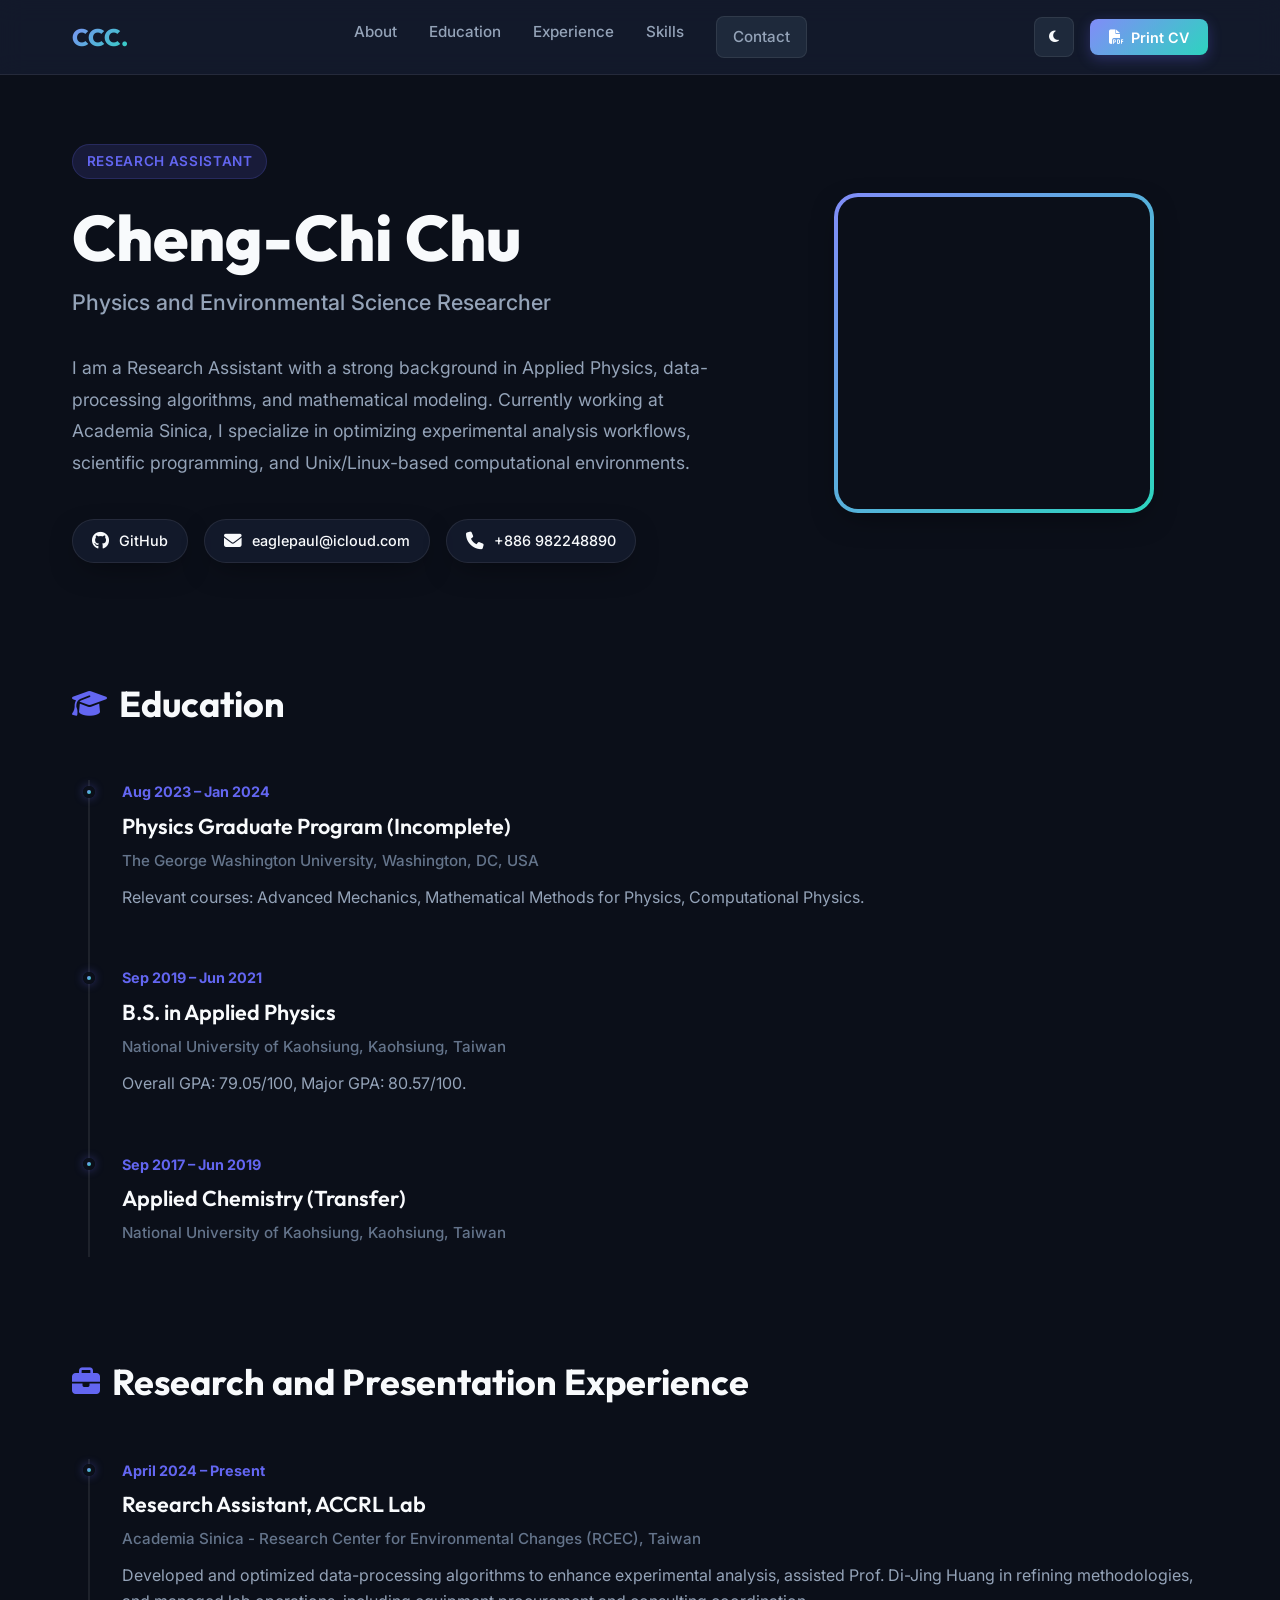
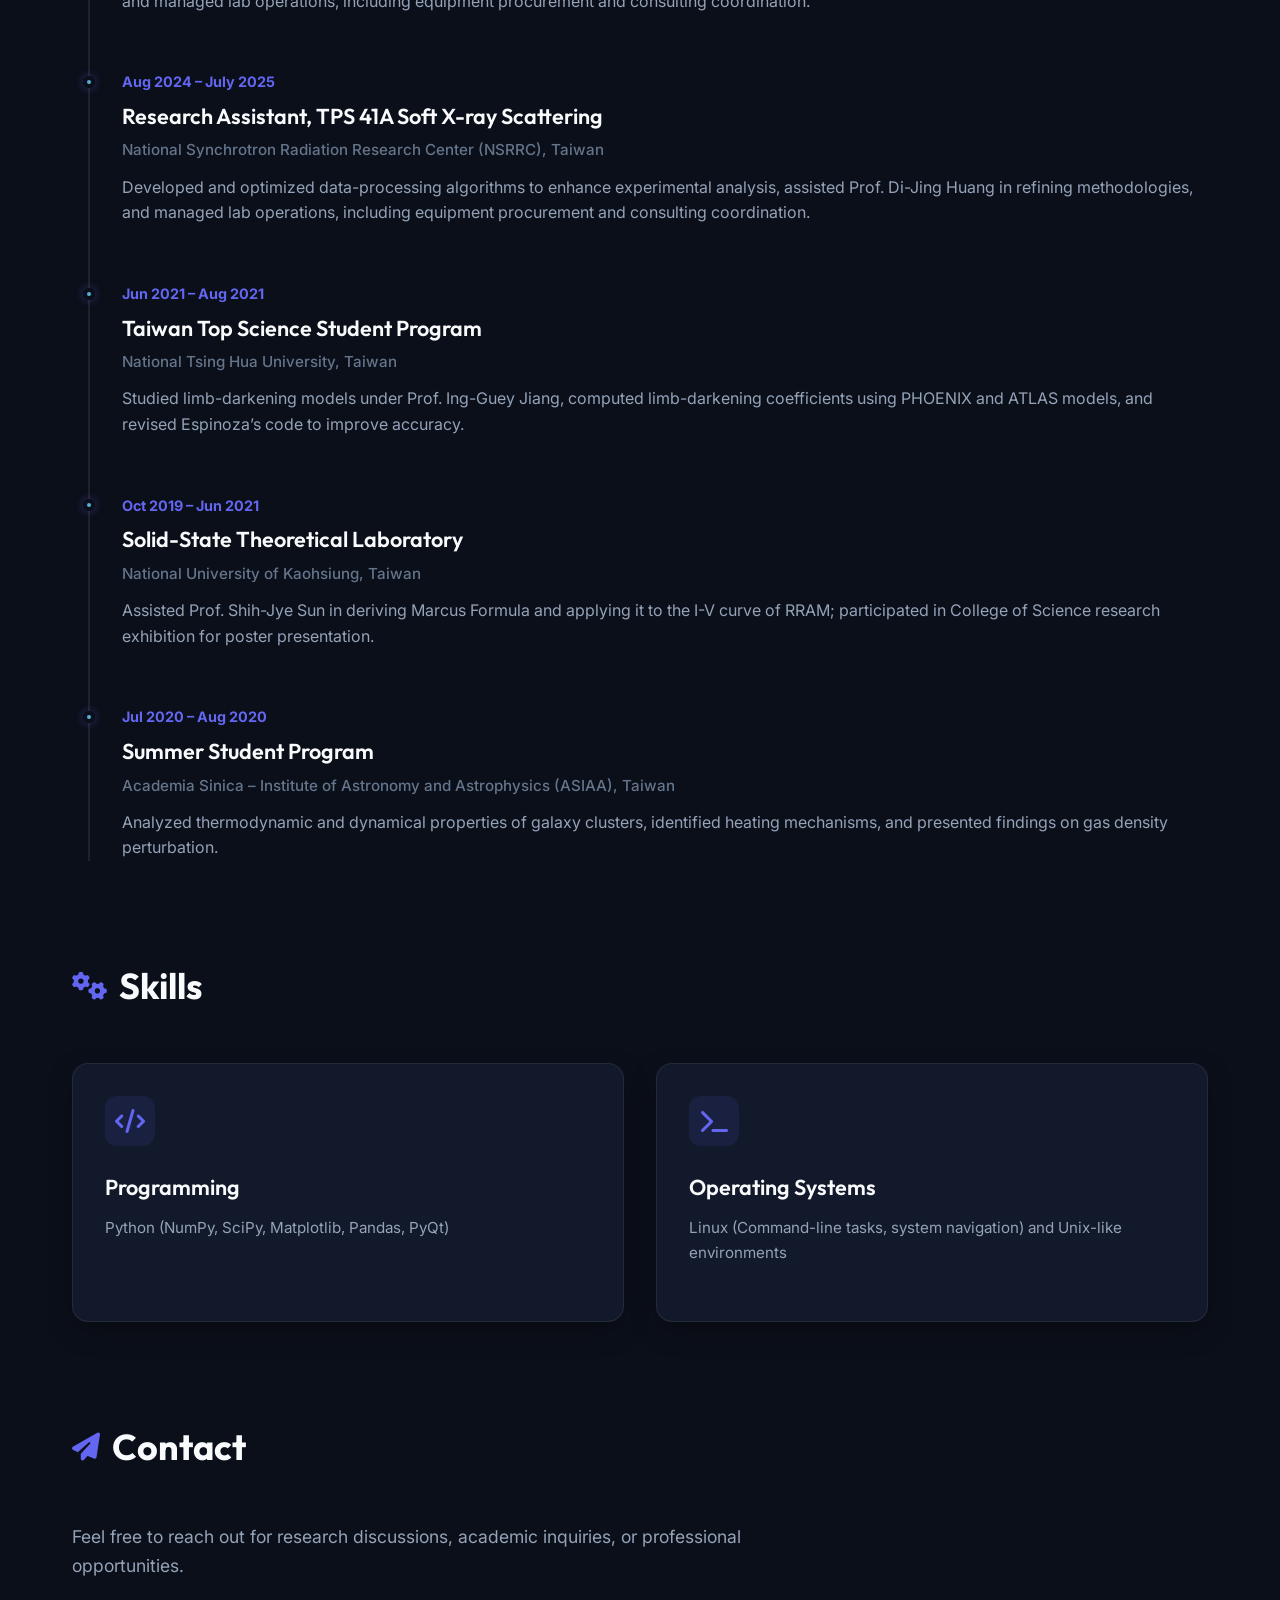
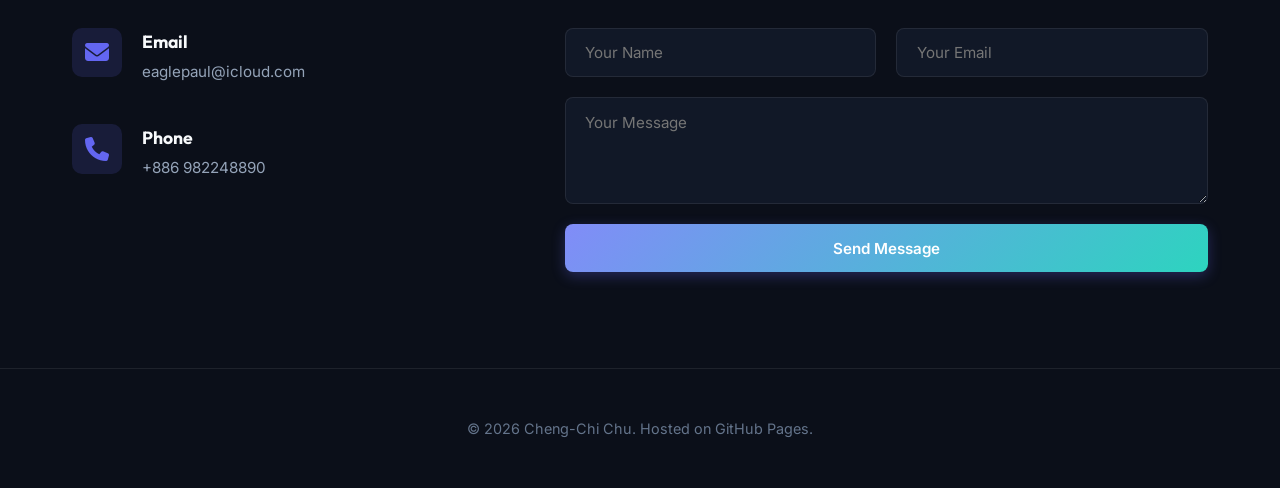
==== commit dca535e3: "Align timeline and sections exactly with LaTeX CV" ====
--- a/index.html
+++ b/index.html
@@ -24,6 +24,7 @@
       <a href="#" class="logo">CCC<span>.</span></a>
       <nav class="nav-links">
         <a href="#about" class="nav-link">About</a>
+        <a href="#education" class="nav-link">Education</a>
         <a href="#experience" class="nav-link">Experience</a>
         <a href="#skills" class="nav-link">Skills</a>
         <a href="#contact" class="nav-link text-btn">Contact</a>
@@ -43,12 +44,12 @@
   <section id="about" class="hero-section">
     <div class="hero-container">
       <div class="hero-content">
-        <span class="badge">Research Assistant & Physics Researcher</span>
+        <span class="badge">Research Assistant</span>
         <h1 class="hero-title">Cheng-Chi Chu</h1>
-        <p class="hero-subtitle">Research Assistant at Academia Sinica & NSRRC</p>
+        <p class="hero-subtitle">Physics and Environmental Science Researcher</p>
         
         <p class="hero-bio">
-          I am a Research Assistant with a background in Applied Physics, data processing, and theoretical calculations. My experience spans development and optimization of data-processing algorithms for experimental analysis, soft X-ray scattering research, astronomical modeling (limb-darkening coefficients), and solid-state theoretical modeling.
+          I am a Research Assistant with a strong background in Applied Physics, data-processing algorithms, and mathematical modeling. Currently working at Academia Sinica, I specialize in optimizing experimental analysis workflows, scientific programming, and Unix/Linux-based computational environments.
         </p>
 
         <!-- Academic & Social Badges/Links -->
@@ -67,74 +68,16 @@
       <div class="hero-image-container">
         <div class="image-wrapper">
           <div class="avatar-fallback">
-            <i class="fa-solid fa-user-user"></i>
+            <i class="fa-solid fa-user-gradient"></i>
           </div>
         </div>
       </div>
     </div>
   </section>
 
-  <!-- Main Grid Layout for CV & Experience -->
+  <!-- Main Content Area -->
   <main class="main-container">
     
-    <!-- Experience & Education Timeline -->
-    <section id="experience" class="section">
-      <h2 class="section-title"><i class="fa-solid fa-briefcase"></i> Research & Presentation Experience</h2>
-      <div class="timeline">
-        
-        <div class="timeline-item">
-          <div class="timeline-dot"></div>
-          <div class="timeline-date">April 2024 – Present</div>
-          <div class="timeline-content">
-            <h3>Research Assistant</h3>
-            <span class="timeline-org">Academia Sinica - Research Center for Environmental Changes (RCEC), ACCRL Lab</span>
-            <p>Developed and optimized data-processing algorithms to enhance experimental analysis, assisted Prof. Di-Jing Huang in refining methodologies, and managed lab operations, including equipment procurement and consulting coordination.</p>
-          </div>
-        </div>
-
-        <div class="timeline-item">
-          <div class="timeline-dot"></div>
-          <div class="timeline-date">Aug 2024 – July 2025</div>
-          <div class="timeline-content">
-            <h3>Research Assistant</h3>
-            <span class="timeline-org">National Synchrotron Radiation Research Center (NSRRC), TPS 41A Soft X-ray Scattering</span>
-            <p>Developed and optimized data-processing algorithms to enhance experimental analysis, assisted Prof. Di-Jing Huang in refining methodologies, and managed lab operations, including equipment procurement and consulting coordination.</p>
-          </div>
-        </div>
-
-        <div class="timeline-item">
-          <div class="timeline-dot"></div>
-          <div class="timeline-date">Jun 2021 – Aug 2021</div>
-          <div class="timeline-content">
-            <h3>Taiwan Top Science Student Program</h3>
-            <span class="timeline-org">National Tsing Hua University</span>
-            <p>Studied limb-darkening models under Prof. Ing-Guey Jiang, computed limb-darkening coefficients using PHOENIX and ATLAS models, and revised Espinoza’s code to improve accuracy.</p>
-          </div>
-        </div>
-
-        <div class="timeline-item">
-          <div class="timeline-dot"></div>
-          <div class="timeline-date">Oct 2019 – Jun 2021</div>
-          <div class="timeline-content">
-            <h3>Solid-State Theoretical Laboratory</h3>
-            <span class="timeline-org">National University of Kaohsiung</span>
-            <p>Assisted Prof. Shih-Jye Sun in deriving Marcus Formula and applying it to the I-V curve of RRAM; participated in College of Science research exhibition for poster presentation.</p>
-          </div>
-        </div>
-
-        <div class="timeline-item">
-          <div class="timeline-dot"></div>
-          <div class="timeline-date">Jul 2020 – Aug 2020</div>
-          <div class="timeline-content">
-            <h3>Summer Student Program</h3>
-            <span class="timeline-org">Academia Sinica – Institute of Astronomy and Astrophysics (ASIAA)</span>
-            <p>Analyzed thermodynamic and dynamical properties of galaxy clusters, identified heating mechanisms, and presented findings on gas density perturbation.</p>
-          </div>
-        </div>
-
-      </div>
-    </section>
-
     <!-- Education Section -->
     <section id="education" class="section">
       <h2 class="section-title"><i class="fa-solid fa-graduation-cap"></i> Education</h2>
@@ -146,7 +89,7 @@
           <div class="timeline-content">
             <h3>Physics Graduate Program (Incomplete)</h3>
             <span class="timeline-org">The George Washington University, Washington, DC, USA</span>
-            <p><strong>Relevant courses:</strong> Advanced Mechanics, Mathematical Methods for Physics, Computational Physics.</p>
+            <p>Relevant courses: Advanced Mechanics, Mathematical Methods for Physics, Computational Physics.</p>
           </div>
         </div>
 
@@ -155,17 +98,75 @@
           <div class="timeline-date">Sep 2019 – Jun 2021</div>
           <div class="timeline-content">
             <h3>B.S. in Applied Physics</h3>
+            <span class="timeline-org">National University of Kaohsiung, Kaohsiung, Taiwan</span>
+            <p>Overall GPA: 79.05/100, Major GPA: 80.57/100.</p>
+          </div>
+        </div>
+
+        <div class="timeline-item">
+          <div class="timeline-dot"></div>
+          <div class="timeline-date">Sep 2017 – Jun 2019</div>
+          <div class="timeline-content">
+            <h3>Applied Chemistry (Transfer)</h3>
+            <span class="timeline-org">National University of Kaohsiung, Kaohsiung, Taiwan</span>
+          </div>
+        </div>
+
+      </div>
+    </section>
+
+    <!-- Experience Section -->
+    <section id="experience" class="section">
+      <h2 class="section-title"><i class="fa-solid fa-briefcase"></i> Research and Presentation Experience</h2>
+      <div class="timeline">
+        
+        <div class="timeline-item">
+          <div class="timeline-dot"></div>
+          <div class="timeline-date">April 2024 – Present</div>
+          <div class="timeline-content">
+            <h3>Research Assistant, ACCRL Lab</h3>
+            <span class="timeline-org">Academia Sinica - Research Center for Environmental Changes (RCEC), Taiwan</span>
+            <p>Developed and optimized data-processing algorithms to enhance experimental analysis, assisted Prof. Di-Jing Huang in refining methodologies, and managed lab operations, including equipment procurement and consulting coordination.</p>
+          </div>
+        </div>
+
+        <div class="timeline-item">
+          <div class="timeline-dot"></div>
+          <div class="timeline-date">Aug 2024 – July 2025</div>
+          <div class="timeline-content">
+            <h3>Research Assistant, TPS 41A Soft X-ray Scattering</h3>
+            <span class="timeline-org">National Synchrotron Radiation Research Center (NSRRC), Taiwan</span>
+            <p>Developed and optimized data-processing algorithms to enhance experimental analysis, assisted Prof. Di-Jing Huang in refining methodologies, and managed lab operations, including equipment procurement and consulting coordination.</p>
+          </div>
+        </div>
+
+        <div class="timeline-item">
+          <div class="timeline-dot"></div>
+          <div class="timeline-date">Jun 2021 – Aug 2021</div>
+          <div class="timeline-content">
+            <h3>Taiwan Top Science Student Program</h3>
+            <span class="timeline-org">National Tsing Hua University, Taiwan</span>
+            <p>Studied limb-darkening models under Prof. Ing-Guey Jiang, computed limb-darkening coefficients using PHOENIX and ATLAS models, and revised Espinoza’s code to improve accuracy.</p>
+          </div>
+        </div>
+
+        <div class="timeline-item">
+          <div class="timeline-dot"></div>
+          <div class="timeline-date">Oct 2019 – Jun 2021</div>
+          <div class="timeline-content">
+            <h3>Solid-State Theoretical Laboratory</h3>
             <span class="timeline-org">National University of Kaohsiung, Taiwan</span>
-            <p>Overall GPA: 79.05/100, Major GPA: 80.57/100.</p>
-          </div>
-        </div>
-
-        <div class="timeline-item">
-          <div class="timeline-dot"></div>
-          <div class="timeline-date">Sep 2017 – Jun 2019</div>
-          <div class="timeline-content">
-            <h3>Applied Chemistry (Transfer)</h3>
-            <span class="timeline-org">National University of Kaohsiung, Taiwan</span>
+            <p>Assisted Prof. Shih-Jye Sun in deriving Marcus Formula and applying it to the I-V curve of RRAM; participated in College of Science research exhibition for poster presentation.</p>
+          </div>
+        </div>
+
+        <div class="timeline-item">
+          <div class="timeline-dot"></div>
+          <div class="timeline-date">Jul 2020 – Aug 2020</div>
+          <div class="timeline-content">
+            <h3>Summer Student Program</h3>
+            <span class="timeline-org">Academia Sinica – Institute of Astronomy and Astrophysics (ASIAA), Taiwan</span>
+            <p>Analyzed thermodynamic and dynamical properties of galaxy clusters, identified heating mechanisms, and presented findings on gas density perturbation.</p>
           </div>
         </div>
 
@@ -181,16 +182,8 @@
           <div class="project-icon-wrapper">
             <i class="fa-solid fa-code"></i>
           </div>
-          <h3>Programming Languages</h3>
-          <p>Proficient in Python for scientific computing, data analysis, UI development, and mathematical modeling.</p>
-          <div class="project-tags">
-            <span>Python</span>
-            <span>NumPy</span>
-            <span>SciPy</span>
-            <span>Matplotlib</span>
-            <span>Pandas</span>
-            <span>PyQt</span>
-          </div>
+          <h3>Programming</h3>
+          <p>Python (NumPy, SciPy, Matplotlib, Pandas, PyQt)</p>
         </div>
 
         <div class="project-card">
@@ -198,21 +191,16 @@
             <i class="fa-solid fa-terminal"></i>
           </div>
           <h3>Operating Systems</h3>
-          <p>Experience working in Linux and Unix-like terminal environments, running system tasks, and shell operations.</p>
-          <div class="project-tags">
-            <span>Linux</span>
-            <span>Command-line</span>
-            <span>Shell scripting</span>
-          </div>
-        </div>
-
-      </div>
-    </section>
-
-    <!-- Contact & Footer -->
+          <p>Linux (Command-line tasks, system navigation) and Unix-like environments</p>
+        </div>
+
+      </div>
+    </section>
+
+    <!-- Contact Section -->
     <section id="contact" class="section contact-section">
       <h2 class="section-title"><i class="fa-solid fa-paper-plane"></i> Contact</h2>
-      <p class="contact-desc">Feel free to reach out for collaborations, academic inquires, or professional networking.</p>
+      <p class="contact-desc">Feel free to reach out for research discussions, academic inquiries, or professional opportunities.</p>
       
       <div class="contact-grid">
         <div class="contact-info-list">
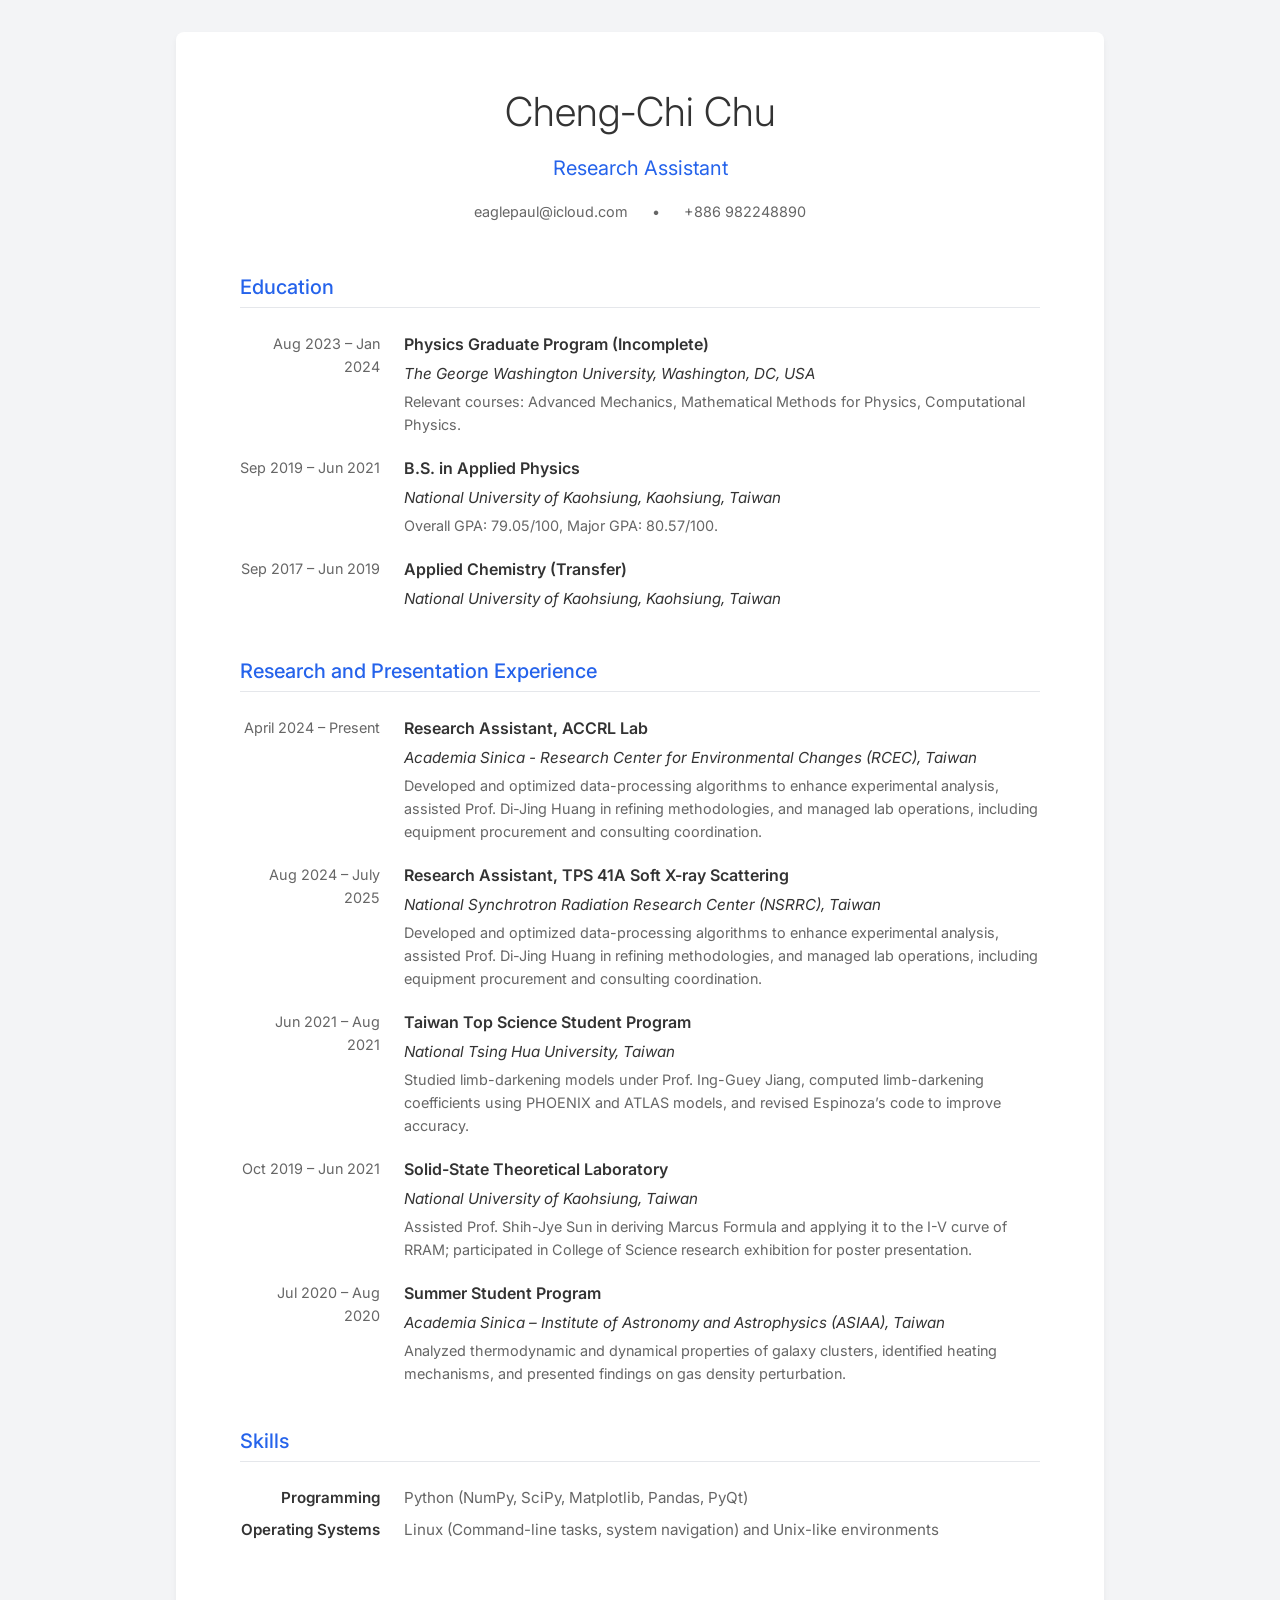
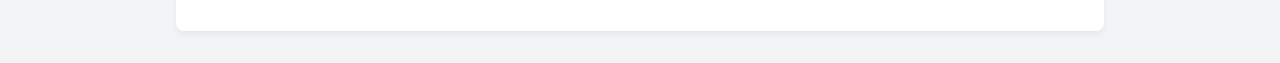
==== commit 0ab4139e: "Completely remove all extra styling and hallucinated content; match LaTeX exactly" ====
--- a/index.html
+++ b/index.html
@@ -3,241 +3,281 @@
 <head>
   <meta charset="UTF-8">
   <meta name="viewport" content="width=device-width, initial-scale=1.0">
-  <title>Cheng-Chi Chu | Scientific Profile & CV</title>
-  <meta name="description" content="Personal academic and scientific profile of Cheng-Chi Chu. Research Assistant in Physics and Environmental Science.">
+  <title>Cheng-Chi Chu | Curriculum Vitae</title>
   
   <!-- Fonts -->
   <link rel="preconnect" href="https://fonts.googleapis.com">
   <link rel="preconnect" href="https://fonts.gstatic.com" crossorigin>
-  <link href="https://fonts.googleapis.com/css2?family=Inter:wght@300;400;500;600;700&family=Outfit:wght@400;500;600;700;800&display=swap" rel="stylesheet">
+  <link href="https://fonts.googleapis.com/css2?family=Inter:wght@300;400;500;600;700&display=swap" rel="stylesheet">
   
-  <!-- FontAwesome Icons -->
-  <link rel="stylesheet" href="https://cdnjs.cloudflare.com/ajax/libs/font-awesome/6.4.0/css/all.min.css">
-  
-  <!-- Custom Stylesheet -->
-  <link rel="stylesheet" href="style.css">
+  <style>
+    :root {
+      --bg-color: #ffffff;
+      --text-main: #333333;
+      --text-muted: #666666;
+      --accent: #2563eb; /* moderncvcolor{blue} */
+      --border: #e5e7eb;
+    }
+
+    body {
+      font-family: 'Inter', sans-serif;
+      background-color: #f3f4f6;
+      color: var(--text-main);
+      line-height: 1.6;
+      margin: 0;
+      padding: 2rem 1rem;
+    }
+
+    .cv-container {
+      max-width: 800px;
+      margin: 0 auto;
+      background: var(--bg-color);
+      padding: 3rem 4rem;
+      border-radius: 8px;
+      box-shadow: 0 4px 6px rgba(0, 0, 0, 0.05);
+    }
+
+    /* Header */
+    .header {
+      text-align: center;
+      margin-bottom: 3rem;
+    }
+
+    .name {
+      font-size: 2.5rem;
+      font-weight: 300;
+      color: var(--text-main);
+      margin: 0 0 0.5rem 0;
+    }
+
+    .title {
+      font-size: 1.25rem;
+      color: var(--accent);
+      margin: 0 0 1rem 0;
+      font-weight: 400;
+    }
+
+    .contact-info {
+      font-size: 0.9rem;
+      color: var(--text-muted);
+      display: flex;
+      justify-content: center;
+      gap: 1.5rem;
+    }
+
+    .contact-info a {
+      color: var(--text-muted);
+      text-decoration: none;
+    }
+
+    /* Sections */
+    .section {
+      margin-bottom: 2.5rem;
+    }
+
+    .section-title {
+      font-size: 1.25rem;
+      color: var(--accent);
+      border-bottom: 1px solid var(--border);
+      padding-bottom: 0.25rem;
+      margin-bottom: 1.5rem;
+      font-weight: 500;
+    }
+
+    /* Entries */
+    .entry {
+      display: grid;
+      grid-template-columns: 140px 1fr;
+      gap: 1.5rem;
+      margin-bottom: 1.25rem;
+    }
+
+    .entry-date {
+      font-size: 0.9rem;
+      color: var(--text-muted);
+      text-align: right;
+    }
+
+    .entry-content h3 {
+      margin: 0 0 0.25rem 0;
+      font-size: 1rem;
+      font-weight: 600;
+      color: var(--text-main);
+    }
+
+    .entry-org {
+      font-size: 0.95rem;
+      font-style: italic;
+      color: var(--text-main);
+      margin-bottom: 0.25rem;
+    }
+
+    .entry-desc {
+      font-size: 0.9rem;
+      color: var(--text-muted);
+      margin: 0;
+    }
+
+    /* Skills */
+    .skill-list {
+      list-style: none;
+      padding: 0;
+      margin: 0;
+    }
+
+    .skill-item {
+      display: grid;
+      grid-template-columns: 140px 1fr;
+      gap: 1.5rem;
+      margin-bottom: 0.5rem;
+      font-size: 0.95rem;
+    }
+
+    .skill-category {
+      text-align: right;
+      font-weight: 600;
+      color: var(--text-main);
+    }
+
+    .skill-details {
+      color: var(--text-muted);
+    }
+
+    @media print {
+      body {
+        background: none;
+        padding: 0;
+      }
+      .cv-container {
+        box-shadow: none;
+        padding: 0;
+      }
+    }
+    
+    @media (max-width: 600px) {
+      .entry, .skill-item {
+        grid-template-columns: 1fr;
+        gap: 0.25rem;
+      }
+      .entry-date, .skill-category {
+        text-align: left;
+      }
+      .cv-container {
+        padding: 1.5rem;
+      }
+    }
+  </style>
 </head>
-<body class="dark-theme">
-  <!-- Navigation Header -->
-  <header class="header">
-    <div class="header-container">
-      <a href="#" class="logo">CCC<span>.</span></a>
-      <nav class="nav-links">
-        <a href="#about" class="nav-link">About</a>
-        <a href="#education" class="nav-link">Education</a>
-        <a href="#experience" class="nav-link">Experience</a>
-        <a href="#skills" class="nav-link">Skills</a>
-        <a href="#contact" class="nav-link text-btn">Contact</a>
-      </nav>
-      <div class="header-actions">
-        <button id="theme-toggle" aria-label="Toggle Theme" class="theme-btn">
-          <i class="fa-solid fa-moon"></i>
-        </button>
-        <button onclick="window.print()" class="print-btn" title="Download CV as PDF">
-          <i class="fa-solid fa-file-pdf"></i> <span>Print CV</span>
-        </button>
-      </div>
-    </div>
-  </header>
-
-  <!-- Hero Section / About -->
-  <section id="about" class="hero-section">
-    <div class="hero-container">
-      <div class="hero-content">
-        <span class="badge">Research Assistant</span>
-        <h1 class="hero-title">Cheng-Chi Chu</h1>
-        <p class="hero-subtitle">Physics and Environmental Science Researcher</p>
-        
-        <p class="hero-bio">
-          I am a Research Assistant with a strong background in Applied Physics, data-processing algorithms, and mathematical modeling. Currently working at Academia Sinica, I specialize in optimizing experimental analysis workflows, scientific programming, and Unix/Linux-based computational environments.
-        </p>
-
-        <!-- Academic & Social Badges/Links -->
-        <div class="social-links">
-          <a href="https://github.com/paulchueagle" target="_blank" class="social-icon" title="GitHub">
-            <i class="fa-brands fa-github"></i> GitHub
-          </a>
-          <a href="mailto:eaglepaul@icloud.com" class="social-icon" title="Email">
-            <i class="fa-solid fa-envelope"></i> eaglepaul@icloud.com
-          </a>
-          <a href="tel:+886982248890" class="social-icon" title="Phone">
-            <i class="fa-solid fa-phone"></i> +886 982248890
-          </a>
-        </div>
-      </div>
-      <div class="hero-image-container">
-        <div class="image-wrapper">
-          <div class="avatar-fallback">
-            <i class="fa-solid fa-user-gradient"></i>
-          </div>
-        </div>
-      </div>
-    </div>
-  </section>
-
-  <!-- Main Content Area -->
-  <main class="main-container">
-    
-    <!-- Education Section -->
-    <section id="education" class="section">
-      <h2 class="section-title"><i class="fa-solid fa-graduation-cap"></i> Education</h2>
-      <div class="timeline">
-        
-        <div class="timeline-item">
-          <div class="timeline-dot"></div>
-          <div class="timeline-date">Aug 2023 – Jan 2024</div>
-          <div class="timeline-content">
-            <h3>Physics Graduate Program (Incomplete)</h3>
-            <span class="timeline-org">The George Washington University, Washington, DC, USA</span>
-            <p>Relevant courses: Advanced Mechanics, Mathematical Methods for Physics, Computational Physics.</p>
-          </div>
-        </div>
-
-        <div class="timeline-item">
-          <div class="timeline-dot"></div>
-          <div class="timeline-date">Sep 2019 – Jun 2021</div>
-          <div class="timeline-content">
-            <h3>B.S. in Applied Physics</h3>
-            <span class="timeline-org">National University of Kaohsiung, Kaohsiung, Taiwan</span>
-            <p>Overall GPA: 79.05/100, Major GPA: 80.57/100.</p>
-          </div>
-        </div>
-
-        <div class="timeline-item">
-          <div class="timeline-dot"></div>
-          <div class="timeline-date">Sep 2017 – Jun 2019</div>
-          <div class="timeline-content">
-            <h3>Applied Chemistry (Transfer)</h3>
-            <span class="timeline-org">National University of Kaohsiung, Kaohsiung, Taiwan</span>
-          </div>
-        </div>
-
+<body>
+
+  <div class="cv-container">
+    <!-- Header -->
+    <header class="header">
+      <h1 class="name">Cheng-Chi Chu</h1>
+      <h2 class="title">Research Assistant</h2>
+      <div class="contact-info">
+        <span><a href="mailto:eaglepaul@icloud.com">eaglepaul@icloud.com</a></span>
+        <span>•</span>
+        <span><a href="tel:+886982248890">+886 982248890</a></span>
+      </div>
+    </header>
+
+    <!-- Education -->
+    <section class="section">
+      <h2 class="section-title">Education</h2>
+      
+      <div class="entry">
+        <div class="entry-date">Aug 2023 – Jan 2024</div>
+        <div class="entry-content">
+          <h3>Physics Graduate Program (Incomplete)</h3>
+          <div class="entry-org">The George Washington University, Washington, DC, USA</div>
+          <p class="entry-desc">Relevant courses: Advanced Mechanics, Mathematical Methods for Physics, Computational Physics.</p>
+        </div>
+      </div>
+
+      <div class="entry">
+        <div class="entry-date">Sep 2019 – Jun 2021</div>
+        <div class="entry-content">
+          <h3>B.S. in Applied Physics</h3>
+          <div class="entry-org">National University of Kaohsiung, Kaohsiung, Taiwan</div>
+          <p class="entry-desc">Overall GPA: 79.05/100, Major GPA: 80.57/100.</p>
+        </div>
+      </div>
+
+      <div class="entry">
+        <div class="entry-date">Sep 2017 – Jun 2019</div>
+        <div class="entry-content">
+          <h3>Applied Chemistry (Transfer)</h3>
+          <div class="entry-org">National University of Kaohsiung, Kaohsiung, Taiwan</div>
+        </div>
       </div>
     </section>
 
-    <!-- Experience Section -->
-    <section id="experience" class="section">
-      <h2 class="section-title"><i class="fa-solid fa-briefcase"></i> Research and Presentation Experience</h2>
-      <div class="timeline">
-        
-        <div class="timeline-item">
-          <div class="timeline-dot"></div>
-          <div class="timeline-date">April 2024 – Present</div>
-          <div class="timeline-content">
-            <h3>Research Assistant, ACCRL Lab</h3>
-            <span class="timeline-org">Academia Sinica - Research Center for Environmental Changes (RCEC), Taiwan</span>
-            <p>Developed and optimized data-processing algorithms to enhance experimental analysis, assisted Prof. Di-Jing Huang in refining methodologies, and managed lab operations, including equipment procurement and consulting coordination.</p>
-          </div>
-        </div>
-
-        <div class="timeline-item">
-          <div class="timeline-dot"></div>
-          <div class="timeline-date">Aug 2024 – July 2025</div>
-          <div class="timeline-content">
-            <h3>Research Assistant, TPS 41A Soft X-ray Scattering</h3>
-            <span class="timeline-org">National Synchrotron Radiation Research Center (NSRRC), Taiwan</span>
-            <p>Developed and optimized data-processing algorithms to enhance experimental analysis, assisted Prof. Di-Jing Huang in refining methodologies, and managed lab operations, including equipment procurement and consulting coordination.</p>
-          </div>
-        </div>
-
-        <div class="timeline-item">
-          <div class="timeline-dot"></div>
-          <div class="timeline-date">Jun 2021 – Aug 2021</div>
-          <div class="timeline-content">
-            <h3>Taiwan Top Science Student Program</h3>
-            <span class="timeline-org">National Tsing Hua University, Taiwan</span>
-            <p>Studied limb-darkening models under Prof. Ing-Guey Jiang, computed limb-darkening coefficients using PHOENIX and ATLAS models, and revised Espinoza’s code to improve accuracy.</p>
-          </div>
-        </div>
-
-        <div class="timeline-item">
-          <div class="timeline-dot"></div>
-          <div class="timeline-date">Oct 2019 – Jun 2021</div>
-          <div class="timeline-content">
-            <h3>Solid-State Theoretical Laboratory</h3>
-            <span class="timeline-org">National University of Kaohsiung, Taiwan</span>
-            <p>Assisted Prof. Shih-Jye Sun in deriving Marcus Formula and applying it to the I-V curve of RRAM; participated in College of Science research exhibition for poster presentation.</p>
-          </div>
-        </div>
-
-        <div class="timeline-item">
-          <div class="timeline-dot"></div>
-          <div class="timeline-date">Jul 2020 – Aug 2020</div>
-          <div class="timeline-content">
-            <h3>Summer Student Program</h3>
-            <span class="timeline-org">Academia Sinica – Institute of Astronomy and Astrophysics (ASIAA), Taiwan</span>
-            <p>Analyzed thermodynamic and dynamical properties of galaxy clusters, identified heating mechanisms, and presented findings on gas density perturbation.</p>
-          </div>
-        </div>
-
+    <!-- Research Experience -->
+    <section class="section">
+      <h2 class="section-title">Research and Presentation Experience</h2>
+      
+      <div class="entry">
+        <div class="entry-date">April 2024 – Present</div>
+        <div class="entry-content">
+          <h3>Research Assistant, ACCRL Lab</h3>
+          <div class="entry-org">Academia Sinica - Research Center for Environmental Changes (RCEC), Taiwan</div>
+          <p class="entry-desc">Developed and optimized data-processing algorithms to enhance experimental analysis, assisted Prof. Di-Jing Huang in refining methodologies, and managed lab operations, including equipment procurement and consulting coordination.</p>
+        </div>
+      </div>
+
+      <div class="entry">
+        <div class="entry-date">Aug 2024 – July 2025</div>
+        <div class="entry-content">
+          <h3>Research Assistant, TPS 41A Soft X-ray Scattering</h3>
+          <div class="entry-org">National Synchrotron Radiation Research Center (NSRRC), Taiwan</div>
+          <p class="entry-desc">Developed and optimized data-processing algorithms to enhance experimental analysis, assisted Prof. Di-Jing Huang in refining methodologies, and managed lab operations, including equipment procurement and consulting coordination.</p>
+        </div>
+      </div>
+
+      <div class="entry">
+        <div class="entry-date">Jun 2021 – Aug 2021</div>
+        <div class="entry-content">
+          <h3>Taiwan Top Science Student Program</h3>
+          <div class="entry-org">National Tsing Hua University, Taiwan</div>
+          <p class="entry-desc">Studied limb-darkening models under Prof. Ing-Guey Jiang, computed limb-darkening coefficients using PHOENIX and ATLAS models, and revised Espinoza’s code to improve accuracy.</p>
+        </div>
+      </div>
+
+      <div class="entry">
+        <div class="entry-date">Oct 2019 – Jun 2021</div>
+        <div class="entry-content">
+          <h3>Solid-State Theoretical Laboratory</h3>
+          <div class="entry-org">National University of Kaohsiung, Taiwan</div>
+          <p class="entry-desc">Assisted Prof. Shih-Jye Sun in deriving Marcus Formula and applying it to the I-V curve of RRAM; participated in College of Science research exhibition for poster presentation.</p>
+        </div>
+      </div>
+
+      <div class="entry">
+        <div class="entry-date">Jul 2020 – Aug 2020</div>
+        <div class="entry-content">
+          <h3>Summer Student Program</h3>
+          <div class="entry-org">Academia Sinica – Institute of Astronomy and Astrophysics (ASIAA), Taiwan</div>
+          <p class="entry-desc">Analyzed thermodynamic and dynamical properties of galaxy clusters, identified heating mechanisms, and presented findings on gas density perturbation.</p>
+        </div>
       </div>
     </section>
 
-    <!-- Skills Section -->
-    <section id="skills" class="section">
-      <h2 class="section-title"><i class="fa-solid fa-gears"></i> Skills</h2>
-      <div class="projects-grid">
-        
-        <div class="project-card">
-          <div class="project-icon-wrapper">
-            <i class="fa-solid fa-code"></i>
-          </div>
-          <h3>Programming</h3>
-          <p>Python (NumPy, SciPy, Matplotlib, Pandas, PyQt)</p>
-        </div>
-
-        <div class="project-card">
-          <div class="project-icon-wrapper">
-            <i class="fa-solid fa-terminal"></i>
-          </div>
-          <h3>Operating Systems</h3>
-          <p>Linux (Command-line tasks, system navigation) and Unix-like environments</p>
-        </div>
-
-      </div>
+    <!-- Skills -->
+    <section class="section">
+      <h2 class="section-title">Skills</h2>
+      <ul class="skill-list">
+        <li class="skill-item">
+          <div class="skill-category">Programming</div>
+          <div class="skill-details">Python (NumPy, SciPy, Matplotlib, Pandas, PyQt)</div>
+        </li>
+        <li class="skill-item">
+          <div class="skill-category">Operating Systems</div>
+          <div class="skill-details">Linux (Command-line tasks, system navigation) and Unix-like environments</div>
+        </li>
+      </ul>
     </section>
-
-    <!-- Contact Section -->
-    <section id="contact" class="section contact-section">
-      <h2 class="section-title"><i class="fa-solid fa-paper-plane"></i> Contact</h2>
-      <p class="contact-desc">Feel free to reach out for research discussions, academic inquiries, or professional opportunities.</p>
-      
-      <div class="contact-grid">
-        <div class="contact-info-list">
-          <div class="contact-info-item">
-            <i class="fa-solid fa-envelope"></i>
-            <div>
-              <h4>Email</h4>
-              <p><a href="mailto:eaglepaul@icloud.com">eaglepaul@icloud.com</a></p>
-            </div>
-          </div>
-          <div class="contact-info-item">
-            <i class="fa-solid fa-phone"></i>
-            <div>
-              <h4>Phone</h4>
-              <p><a href="tel:+886982248890">+886 982248890</a></p>
-            </div>
-          </div>
-        </div>
-        
-        <form class="contact-form" onsubmit="event.preventDefault(); alert('Message sent!');">
-          <div class="form-row">
-            <input type="text" placeholder="Your Name" required>
-            <input type="email" placeholder="Your Email" required>
-          </div>
-          <textarea placeholder="Your Message" rows="4" required></textarea>
-          <button type="submit" class="submit-btn">Send Message</button>
-        </form>
-      </div>
-    </section>
-
-  </main>
-
-  <footer class="footer">
-    <p>&copy; 2026 Cheng-Chi Chu. Hosted on GitHub Pages.</p>
-  </footer>
-
-  <!-- Custom Script -->
-  <script src="app.js"></script>
+  </div>
+
 </body>
 </html>
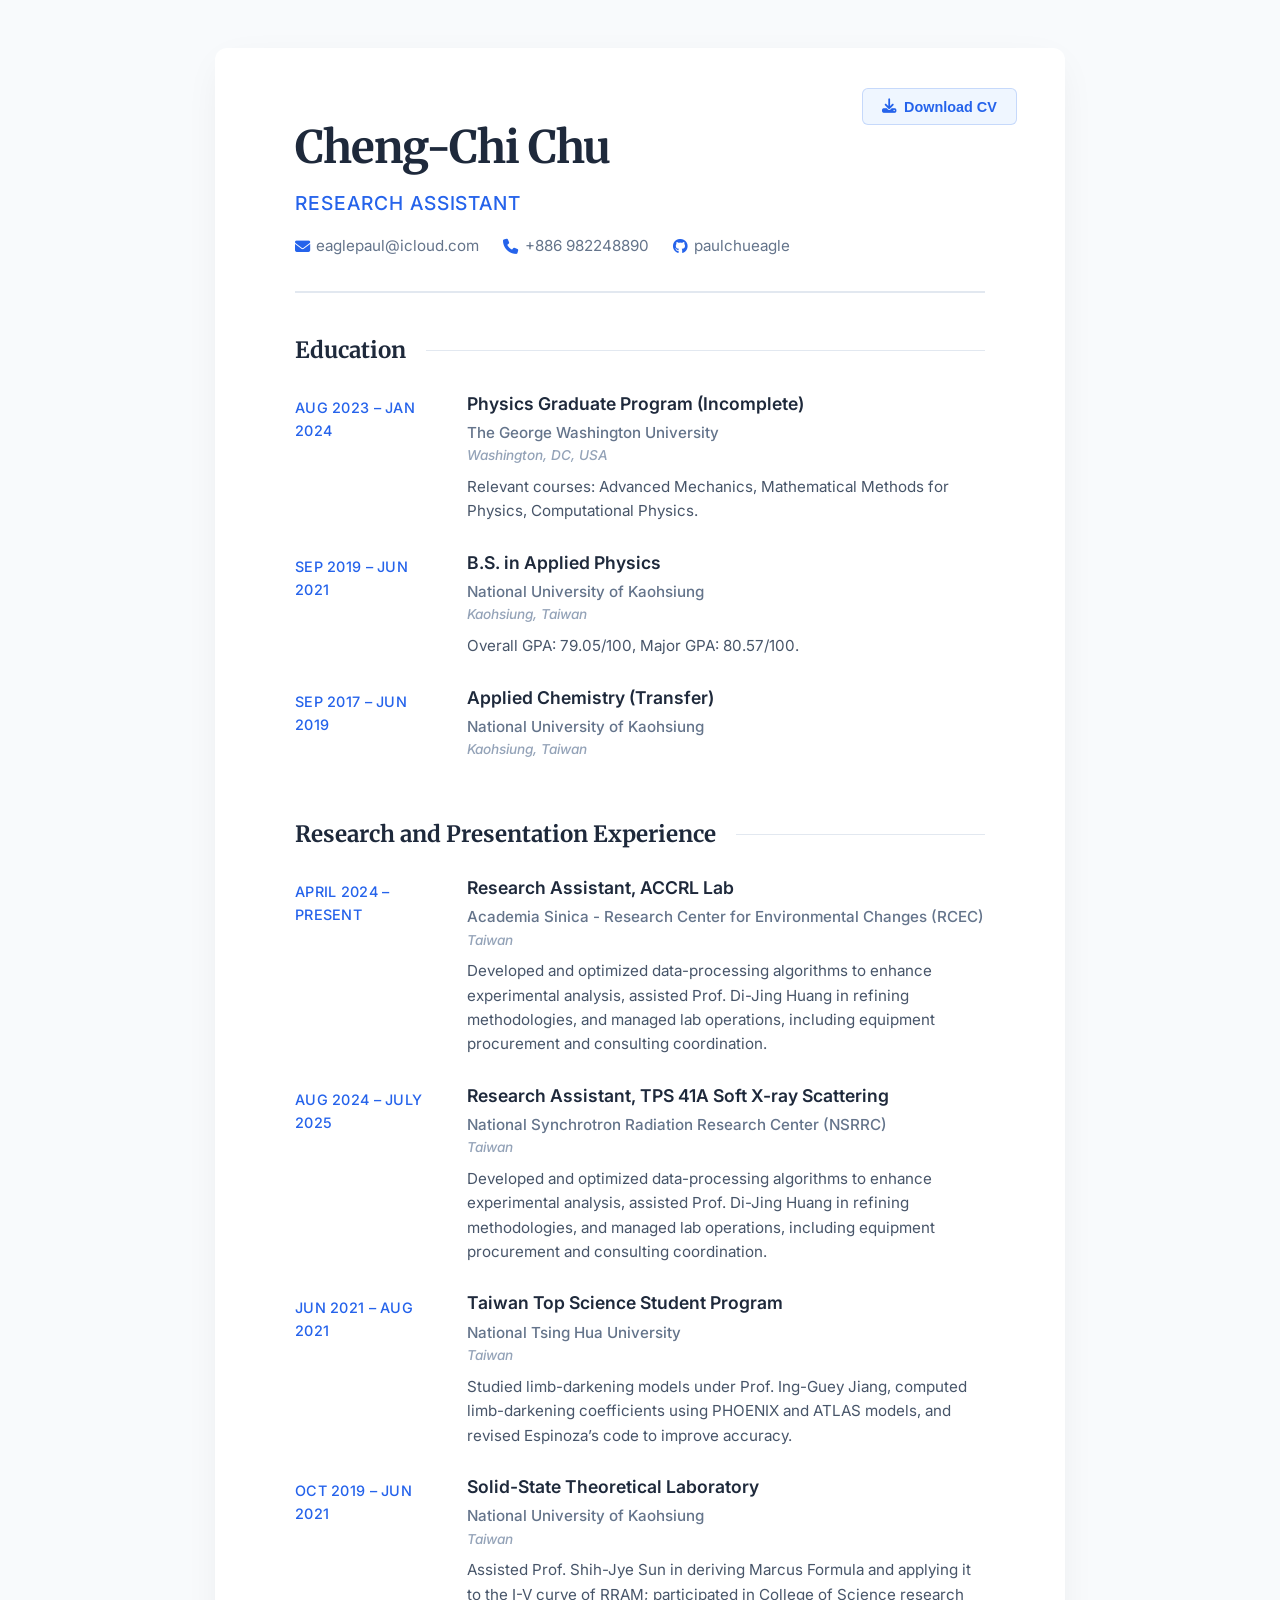
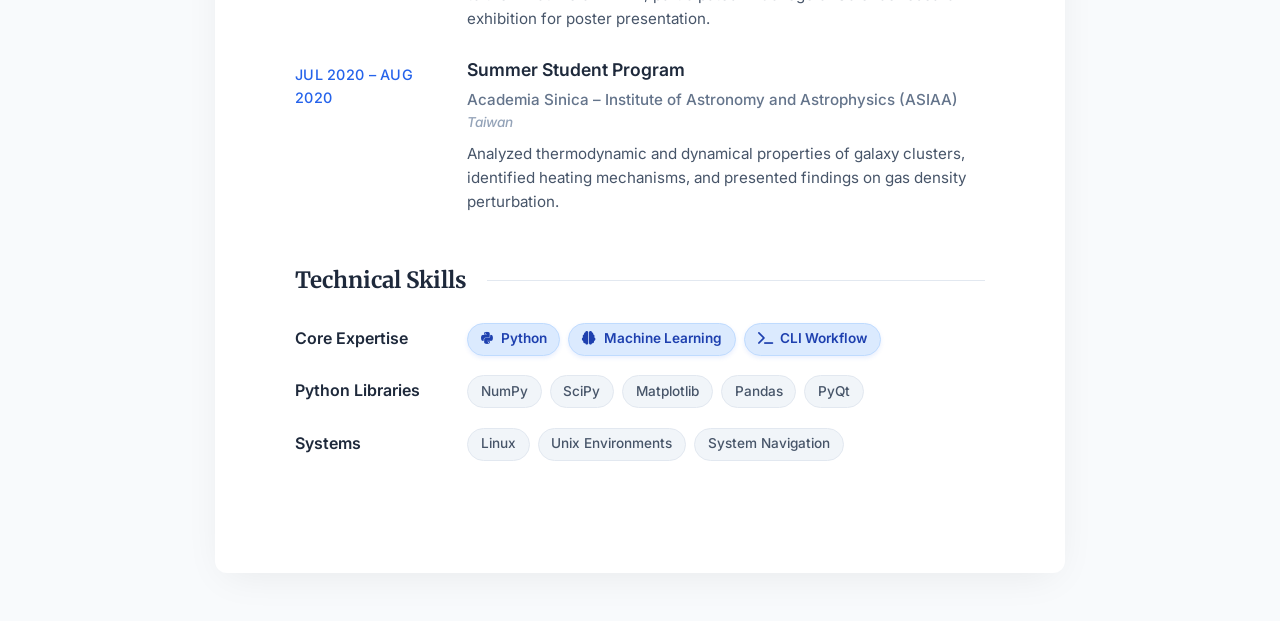
==== commit a8f986d8: "Enhance UI for readability, add download button, highlight skills" ====
--- a/index.html
+++ b/index.html
@@ -8,139 +8,249 @@
   <!-- Fonts -->
   <link rel="preconnect" href="https://fonts.googleapis.com">
   <link rel="preconnect" href="https://fonts.gstatic.com" crossorigin>
-  <link href="https://fonts.googleapis.com/css2?family=Inter:wght@300;400;500;600;700&display=swap" rel="stylesheet">
+  <link href="https://fonts.googleapis.com/css2?family=Inter:wght@300;400;500;600;700&family=Merriweather:ital,wght@0,300;0,400;0,700;1,300&display=swap" rel="stylesheet">
+  <link rel="stylesheet" href="https://cdnjs.cloudflare.com/ajax/libs/font-awesome/6.4.0/css/all.min.css">
   
   <style>
     :root {
-      --bg-color: #ffffff;
-      --text-main: #333333;
-      --text-muted: #666666;
-      --accent: #2563eb; /* moderncvcolor{blue} */
-      --border: #e5e7eb;
+      --bg-body: #f8fafc;
+      --bg-paper: #ffffff;
+      --text-main: #1e293b;
+      --text-muted: #64748b;
+      --accent-color: #2563eb; 
+      --accent-light: #eff6ff;
+      --border-color: #e2e8f0;
+      --highlight-bg: #dbeafe;
+      --highlight-text: #1e40af;
+    }
+
+    * {
+      box-sizing: border-box;
+      margin: 0;
+      padding: 0;
     }
 
     body {
       font-family: 'Inter', sans-serif;
-      background-color: #f3f4f6;
+      background-color: var(--bg-body);
       color: var(--text-main);
       line-height: 1.6;
-      margin: 0;
-      padding: 2rem 1rem;
+      -webkit-font-smoothing: antialiased;
+      padding: 3rem 1rem;
     }
 
     .cv-container {
-      max-width: 800px;
+      max-width: 850px;
       margin: 0 auto;
-      background: var(--bg-color);
-      padding: 3rem 4rem;
-      border-radius: 8px;
-      box-shadow: 0 4px 6px rgba(0, 0, 0, 0.05);
+      background: var(--bg-paper);
+      padding: 4rem 5rem;
+      border-radius: 12px;
+      box-shadow: 0 10px 40px -10px rgba(0,0,0,0.08);
+      position: relative;
+    }
+
+    /* Top Right Action Button */
+    .download-btn {
+      position: absolute;
+      top: 2.5rem;
+      right: 3rem;
+      background-color: var(--accent-light);
+      color: var(--accent-color);
+      border: 1px solid rgba(37, 99, 235, 0.2);
+      padding: 0.6rem 1.2rem;
+      border-radius: 6px;
+      font-size: 0.9rem;
+      font-weight: 600;
+      cursor: pointer;
+      display: inline-flex;
+      align-items: center;
+      gap: 0.5rem;
+      transition: all 0.2s ease;
+      text-decoration: none;
+    }
+
+    .download-btn:hover {
+      background-color: var(--accent-color);
+      color: #ffffff;
+      transform: translateY(-2px);
+      box-shadow: 0 4px 12px rgba(37, 99, 235, 0.2);
     }
 
     /* Header */
     .header {
-      text-align: center;
-      margin-bottom: 3rem;
+      border-bottom: 2px solid var(--border-color);
+      padding-bottom: 2rem;
+      margin-bottom: 2.5rem;
     }
 
     .name {
-      font-size: 2.5rem;
-      font-weight: 300;
+      font-family: 'Merriweather', serif;
+      font-size: 2.8rem;
+      font-weight: 700;
       color: var(--text-main);
-      margin: 0 0 0.5rem 0;
+      margin-bottom: 0.25rem;
+      letter-spacing: -0.02em;
     }
 
     .title {
-      font-size: 1.25rem;
-      color: var(--accent);
-      margin: 0 0 1rem 0;
-      font-weight: 400;
+      font-size: 1.2rem;
+      color: var(--accent-color);
+      margin-bottom: 1rem;
+      font-weight: 500;
+      letter-spacing: 0.05em;
+      text-transform: uppercase;
     }
 
     .contact-info {
-      font-size: 0.9rem;
+      font-size: 0.95rem;
       color: var(--text-muted);
       display: flex;
-      justify-content: center;
+      flex-wrap: wrap;
       gap: 1.5rem;
+      align-items: center;
+    }
+
+    .contact-item {
+      display: flex;
+      align-items: center;
+      gap: 0.4rem;
+    }
+
+    .contact-item i {
+      color: var(--accent-color);
     }
 
     .contact-info a {
       color: var(--text-muted);
       text-decoration: none;
+      transition: color 0.2s;
+    }
+
+    .contact-info a:hover {
+      color: var(--accent-color);
     }
 
     /* Sections */
     .section {
-      margin-bottom: 2.5rem;
+      margin-bottom: 3rem;
     }
 
     .section-title {
-      font-size: 1.25rem;
-      color: var(--accent);
-      border-bottom: 1px solid var(--border);
-      padding-bottom: 0.25rem;
+      font-family: 'Merriweather', serif;
+      font-size: 1.4rem;
+      color: var(--text-main);
       margin-bottom: 1.5rem;
-      font-weight: 500;
+      font-weight: 700;
+      display: flex;
+      align-items: center;
+      gap: 0.75rem;
+    }
+
+    .section-title::after {
+      content: "";
+      flex: 1;
+      height: 1px;
+      background-color: var(--border-color);
+      margin-left: 0.5rem;
     }
 
     /* Entries */
     .entry {
       display: grid;
       grid-template-columns: 140px 1fr;
-      gap: 1.5rem;
-      margin-bottom: 1.25rem;
+      gap: 2rem;
+      margin-bottom: 1.75rem;
+    }
+
+    .entry:last-child {
+      margin-bottom: 0;
     }
 
     .entry-date {
       font-size: 0.9rem;
-      color: var(--text-muted);
-      text-align: right;
+      font-weight: 500;
+      color: var(--accent-color);
+      text-transform: uppercase;
+      letter-spacing: 0.02em;
+      padding-top: 0.2rem;
     }
 
     .entry-content h3 {
-      margin: 0 0 0.25rem 0;
-      font-size: 1rem;
+      margin: 0 0 0.35rem 0;
+      font-size: 1.1rem;
       font-weight: 600;
       color: var(--text-main);
+      line-height: 1.3;
     }
 
     .entry-org {
       font-size: 0.95rem;
+      font-weight: 500;
+      color: var(--text-muted);
+      margin-bottom: 0.5rem;
+      display: flex;
+      flex-direction: column;
+    }
+
+    .entry-org span.location {
+      font-size: 0.85rem;
       font-style: italic;
-      color: var(--text-main);
-      margin-bottom: 0.25rem;
+      color: #94a3b8;
     }
 
     .entry-desc {
-      font-size: 0.9rem;
-      color: var(--text-muted);
+      font-size: 0.95rem;
+      color: #475569;
       margin: 0;
+      line-height: 1.6;
     }
 
     /* Skills */
     .skill-list {
       list-style: none;
-      padding: 0;
-      margin: 0;
     }
 
     .skill-item {
       display: grid;
       grid-template-columns: 140px 1fr;
-      gap: 1.5rem;
-      margin-bottom: 0.5rem;
-      font-size: 0.95rem;
+      gap: 2rem;
+      margin-bottom: 1.2rem;
+      align-items: start;
     }
 
     .skill-category {
-      text-align: right;
       font-weight: 600;
       color: var(--text-main);
-    }
-
-    .skill-details {
-      color: var(--text-muted);
+      padding-top: 0.2rem;
+    }
+
+    .skill-tags {
+      display: flex;
+      flex-wrap: wrap;
+      gap: 0.5rem;
+    }
+
+    .tag {
+      background-color: #f1f5f9;
+      color: #475569;
+      padding: 0.3rem 0.8rem;
+      border-radius: 20px;
+      font-size: 0.85rem;
+      font-weight: 500;
+      border: 1px solid var(--border-color);
+    }
+
+    /* Highlighted Skills */
+    .tag.highlight {
+      background-color: var(--highlight-bg);
+      color: var(--highlight-text);
+      border-color: #bfdbfe;
+      font-weight: 600;
+      box-shadow: 0 2px 4px rgba(37, 99, 235, 0.1);
+    }
+
+    .tag.highlight i {
+      margin-right: 0.3rem;
     }
 
     @media print {
@@ -151,19 +261,36 @@
       .cv-container {
         box-shadow: none;
         padding: 0;
+        max-width: 100%;
+      }
+      .download-btn {
+        display: none !important;
+      }
+      .tag {
+        border: 1px solid #000;
+        background: transparent !important;
+        color: #000 !important;
+      }
+      .tag.highlight {
+        font-weight: bold;
+        border-width: 2px;
       }
     }
     
-    @media (max-width: 600px) {
+    @media (max-width: 768px) {
       .entry, .skill-item {
         grid-template-columns: 1fr;
-        gap: 0.25rem;
-      }
-      .entry-date, .skill-category {
-        text-align: left;
+        gap: 0.5rem;
       }
       .cv-container {
-        padding: 1.5rem;
+        padding: 2.5rem 2rem;
+      }
+      .download-btn {
+        position: relative;
+        top: 0;
+        right: 0;
+        margin-bottom: 1.5rem;
+        display: inline-flex;
       }
     }
   </style>
@@ -171,14 +298,29 @@
 <body>
 
   <div class="cv-container">
+    
+    <!-- Top Right Action -->
+    <button onclick="window.print()" class="download-btn" title="Download CV as PDF">
+      <i class="fa-solid fa-download"></i> Download CV
+    </button>
+
     <!-- Header -->
     <header class="header">
       <h1 class="name">Cheng-Chi Chu</h1>
       <h2 class="title">Research Assistant</h2>
       <div class="contact-info">
-        <span><a href="mailto:eaglepaul@icloud.com">eaglepaul@icloud.com</a></span>
-        <span>•</span>
-        <span><a href="tel:+886982248890">+886 982248890</a></span>
+        <div class="contact-item">
+          <i class="fa-solid fa-envelope"></i>
+          <a href="mailto:eaglepaul@icloud.com">eaglepaul@icloud.com</a>
+        </div>
+        <div class="contact-item">
+          <i class="fa-solid fa-phone"></i>
+          <a href="tel:+886982248890">+886 982248890</a>
+        </div>
+        <div class="contact-item">
+          <i class="fa-brands fa-github"></i>
+          <a href="https://github.com/paulchueagle" target="_blank">paulchueagle</a>
+        </div>
       </div>
     </header>
 
@@ -190,7 +332,10 @@
         <div class="entry-date">Aug 2023 – Jan 2024</div>
         <div class="entry-content">
           <h3>Physics Graduate Program (Incomplete)</h3>
-          <div class="entry-org">The George Washington University, Washington, DC, USA</div>
+          <div class="entry-org">
+            The George Washington University
+            <span class="location">Washington, DC, USA</span>
+          </div>
           <p class="entry-desc">Relevant courses: Advanced Mechanics, Mathematical Methods for Physics, Computational Physics.</p>
         </div>
       </div>
@@ -199,7 +344,10 @@
         <div class="entry-date">Sep 2019 – Jun 2021</div>
         <div class="entry-content">
           <h3>B.S. in Applied Physics</h3>
-          <div class="entry-org">National University of Kaohsiung, Kaohsiung, Taiwan</div>
+          <div class="entry-org">
+            National University of Kaohsiung
+            <span class="location">Kaohsiung, Taiwan</span>
+          </div>
           <p class="entry-desc">Overall GPA: 79.05/100, Major GPA: 80.57/100.</p>
         </div>
       </div>
@@ -208,7 +356,10 @@
         <div class="entry-date">Sep 2017 – Jun 2019</div>
         <div class="entry-content">
           <h3>Applied Chemistry (Transfer)</h3>
-          <div class="entry-org">National University of Kaohsiung, Kaohsiung, Taiwan</div>
+          <div class="entry-org">
+            National University of Kaohsiung
+            <span class="location">Kaohsiung, Taiwan</span>
+          </div>
         </div>
       </div>
     </section>
@@ -221,7 +372,10 @@
         <div class="entry-date">April 2024 – Present</div>
         <div class="entry-content">
           <h3>Research Assistant, ACCRL Lab</h3>
-          <div class="entry-org">Academia Sinica - Research Center for Environmental Changes (RCEC), Taiwan</div>
+          <div class="entry-org">
+            Academia Sinica - Research Center for Environmental Changes (RCEC)
+            <span class="location">Taiwan</span>
+          </div>
           <p class="entry-desc">Developed and optimized data-processing algorithms to enhance experimental analysis, assisted Prof. Di-Jing Huang in refining methodologies, and managed lab operations, including equipment procurement and consulting coordination.</p>
         </div>
       </div>
@@ -230,7 +384,10 @@
         <div class="entry-date">Aug 2024 – July 2025</div>
         <div class="entry-content">
           <h3>Research Assistant, TPS 41A Soft X-ray Scattering</h3>
-          <div class="entry-org">National Synchrotron Radiation Research Center (NSRRC), Taiwan</div>
+          <div class="entry-org">
+            National Synchrotron Radiation Research Center (NSRRC)
+            <span class="location">Taiwan</span>
+          </div>
           <p class="entry-desc">Developed and optimized data-processing algorithms to enhance experimental analysis, assisted Prof. Di-Jing Huang in refining methodologies, and managed lab operations, including equipment procurement and consulting coordination.</p>
         </div>
       </div>
@@ -239,7 +396,10 @@
         <div class="entry-date">Jun 2021 – Aug 2021</div>
         <div class="entry-content">
           <h3>Taiwan Top Science Student Program</h3>
-          <div class="entry-org">National Tsing Hua University, Taiwan</div>
+          <div class="entry-org">
+            National Tsing Hua University
+            <span class="location">Taiwan</span>
+          </div>
           <p class="entry-desc">Studied limb-darkening models under Prof. Ing-Guey Jiang, computed limb-darkening coefficients using PHOENIX and ATLAS models, and revised Espinoza’s code to improve accuracy.</p>
         </div>
       </div>
@@ -248,7 +408,10 @@
         <div class="entry-date">Oct 2019 – Jun 2021</div>
         <div class="entry-content">
           <h3>Solid-State Theoretical Laboratory</h3>
-          <div class="entry-org">National University of Kaohsiung, Taiwan</div>
+          <div class="entry-org">
+            National University of Kaohsiung
+            <span class="location">Taiwan</span>
+          </div>
           <p class="entry-desc">Assisted Prof. Shih-Jye Sun in deriving Marcus Formula and applying it to the I-V curve of RRAM; participated in College of Science research exhibition for poster presentation.</p>
         </div>
       </div>
@@ -257,7 +420,10 @@
         <div class="entry-date">Jul 2020 – Aug 2020</div>
         <div class="entry-content">
           <h3>Summer Student Program</h3>
-          <div class="entry-org">Academia Sinica – Institute of Astronomy and Astrophysics (ASIAA), Taiwan</div>
+          <div class="entry-org">
+            Academia Sinica – Institute of Astronomy and Astrophysics (ASIAA)
+            <span class="location">Taiwan</span>
+          </div>
           <p class="entry-desc">Analyzed thermodynamic and dynamical properties of galaxy clusters, identified heating mechanisms, and presented findings on gas density perturbation.</p>
         </div>
       </div>
@@ -265,15 +431,33 @@
 
     <!-- Skills -->
     <section class="section">
-      <h2 class="section-title">Skills</h2>
+      <h2 class="section-title">Technical Skills</h2>
       <ul class="skill-list">
         <li class="skill-item">
-          <div class="skill-category">Programming</div>
-          <div class="skill-details">Python (NumPy, SciPy, Matplotlib, Pandas, PyQt)</div>
+          <div class="skill-category">Core Expertise</div>
+          <div class="skill-tags">
+            <span class="tag highlight"><i class="fa-brands fa-python"></i> Python</span>
+            <span class="tag highlight"><i class="fa-solid fa-brain"></i> Machine Learning</span>
+            <span class="tag highlight"><i class="fa-solid fa-terminal"></i> CLI Workflow</span>
+          </div>
         </li>
         <li class="skill-item">
-          <div class="skill-category">Operating Systems</div>
-          <div class="skill-details">Linux (Command-line tasks, system navigation) and Unix-like environments</div>
+          <div class="skill-category">Python Libraries</div>
+          <div class="skill-tags">
+            <span class="tag">NumPy</span>
+            <span class="tag">SciPy</span>
+            <span class="tag">Matplotlib</span>
+            <span class="tag">Pandas</span>
+            <span class="tag">PyQt</span>
+          </div>
+        </li>
+        <li class="skill-item">
+          <div class="skill-category">Systems</div>
+          <div class="skill-tags">
+            <span class="tag">Linux</span>
+            <span class="tag">Unix Environments</span>
+            <span class="tag">System Navigation</span>
+          </div>
         </li>
       </ul>
     </section>
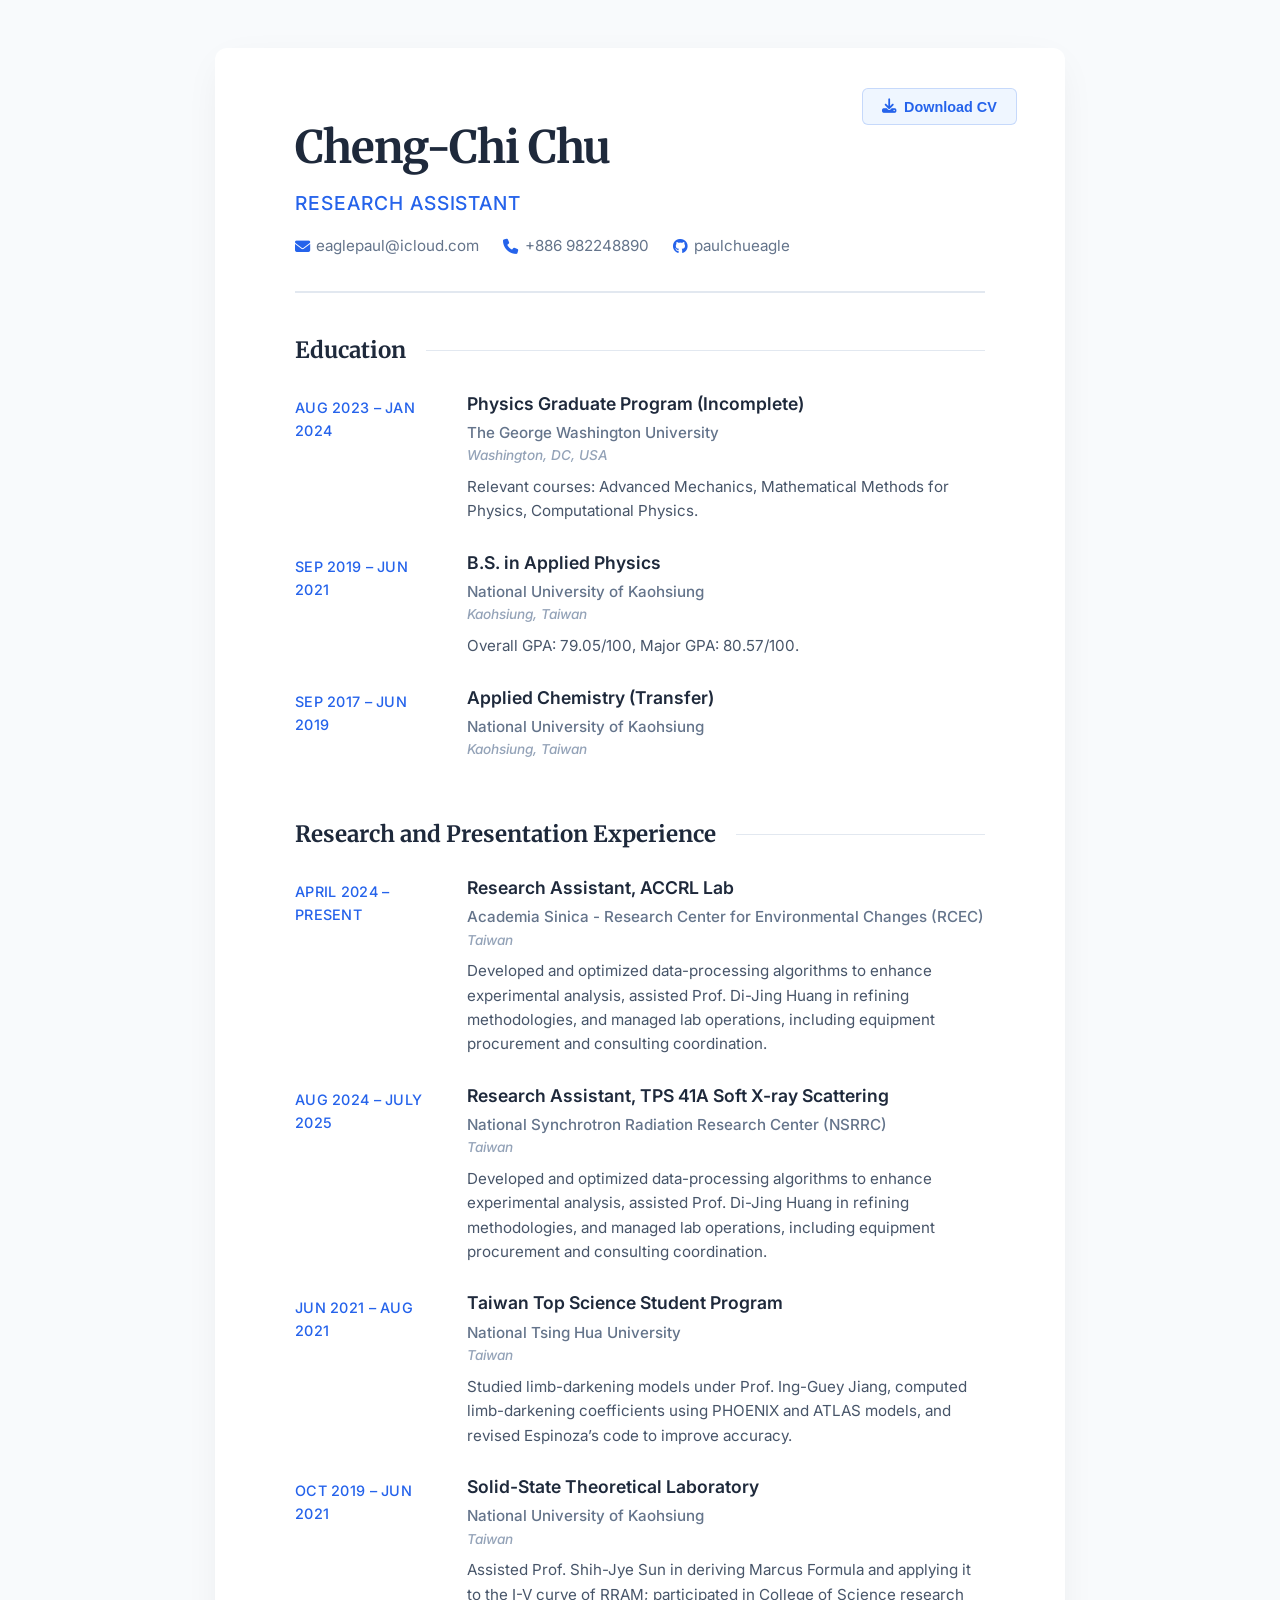
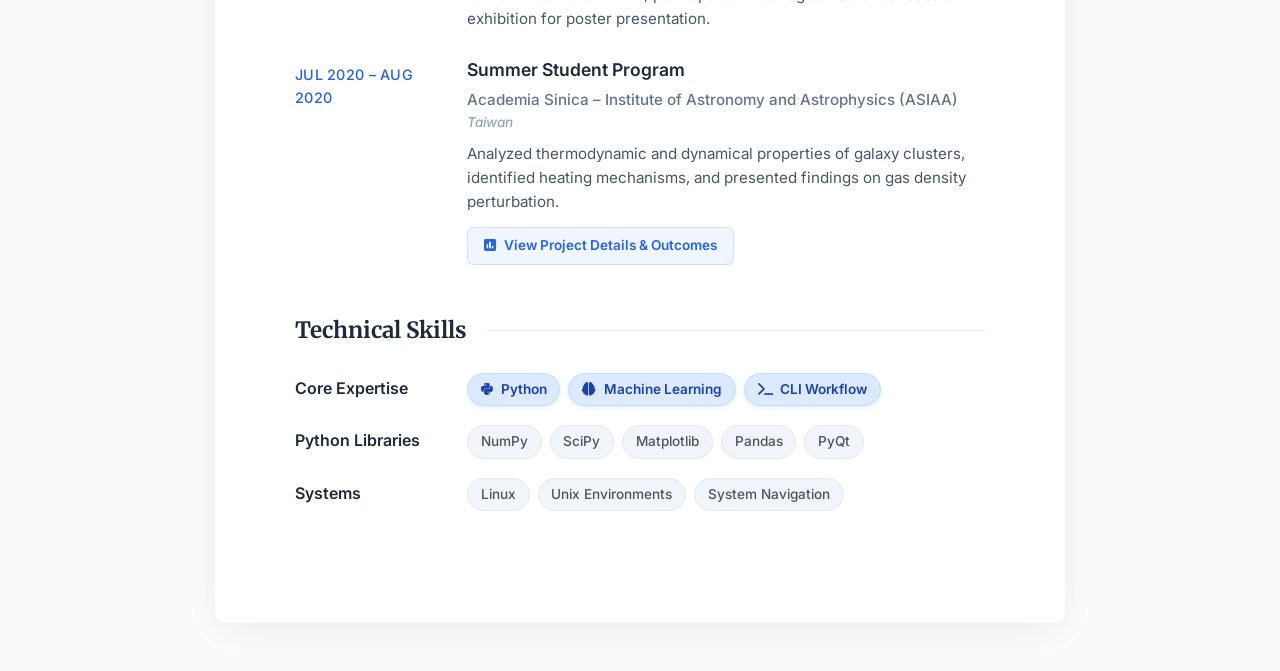
==== commit 6df5973f: "feat: add detailed project page for ASIAA 2020 summer student program" ====
--- a/index.html
+++ b/index.html
@@ -253,6 +253,31 @@
       margin-right: 0.3rem;
     }
 
+    /* Project Link Button */
+    .project-link-btn {
+      display: inline-flex;
+      align-items: center;
+      gap: 0.5rem;
+      margin-top: 0.75rem;
+      padding: 0.45rem 1rem;
+      font-size: 0.85rem;
+      font-weight: 600;
+      color: var(--accent-color);
+      background-color: var(--accent-light);
+      border: 1px solid rgba(37, 99, 235, 0.15);
+      border-radius: 6px;
+      text-decoration: none;
+      transition: all 0.2s ease;
+      width: fit-content;
+    }
+
+    .project-link-btn:hover {
+      background-color: var(--accent-color);
+      color: #ffffff;
+      transform: translateY(-1px);
+      box-shadow: 0 4px 10px rgba(37, 99, 235, 0.15);
+    }
+
     @media print {
       body {
         background: none;
@@ -263,7 +288,7 @@
         padding: 0;
         max-width: 100%;
       }
-      .download-btn {
+      .download-btn, .project-link-btn {
         display: none !important;
       }
       .tag {
@@ -425,6 +450,9 @@
             <span class="location">Taiwan</span>
           </div>
           <p class="entry-desc">Analyzed thermodynamic and dynamical properties of galaxy clusters, identified heating mechanisms, and presented findings on gas density perturbation.</p>
+          <a href="projects/asiaa-2020.html" class="project-link-btn">
+            <i class="fa-solid fa-square-poll-vertical"></i> View Project Details &amp; Outcomes
+          </a>
         </div>
       </div>
     </section>
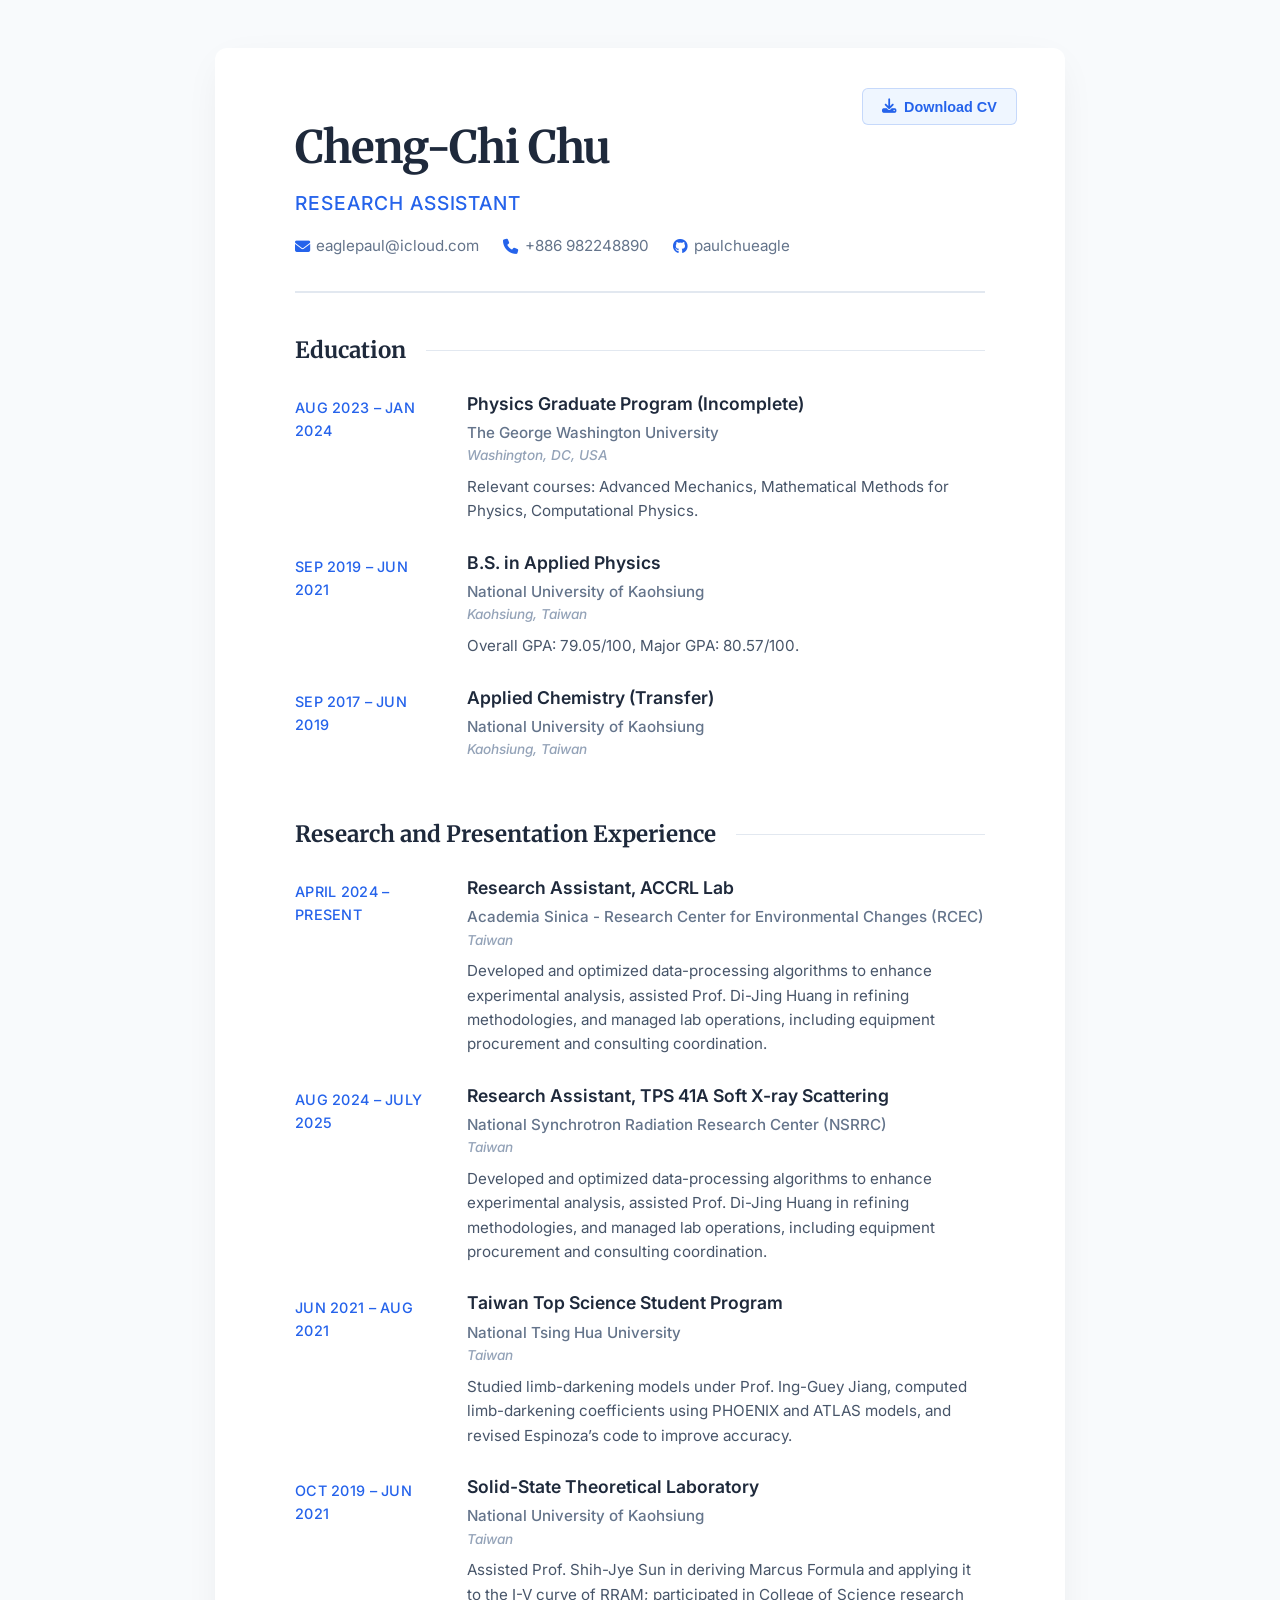
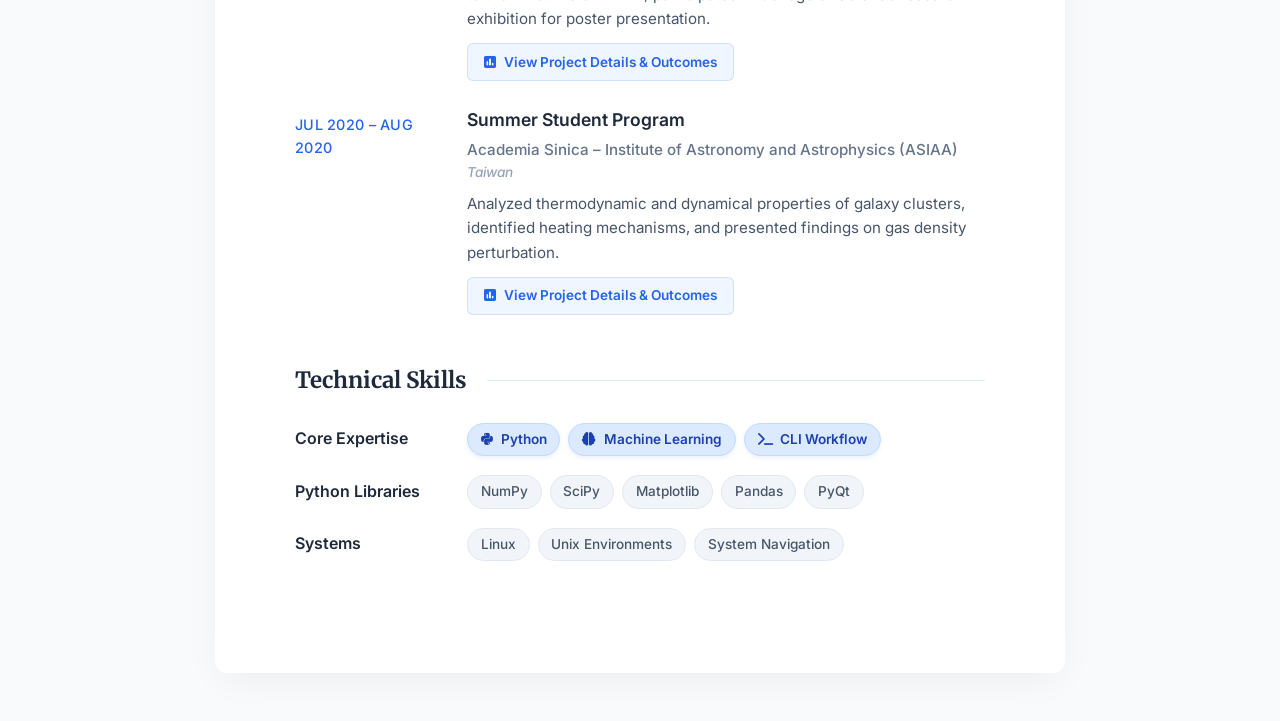
==== commit e8aba59d: "feat: add detailed project page for Solid-State Theoretical Laboratory" ====
--- a/index.html
+++ b/index.html
@@ -438,6 +438,9 @@
             <span class="location">Taiwan</span>
           </div>
           <p class="entry-desc">Assisted Prof. Shih-Jye Sun in deriving Marcus Formula and applying it to the I-V curve of RRAM; participated in College of Science research exhibition for poster presentation.</p>
+          <a href="projects/solid-state.html" class="project-link-btn">
+            <i class="fa-solid fa-square-poll-vertical"></i> View Project Details &amp; Outcomes
+          </a>
         </div>
       </div>
 
